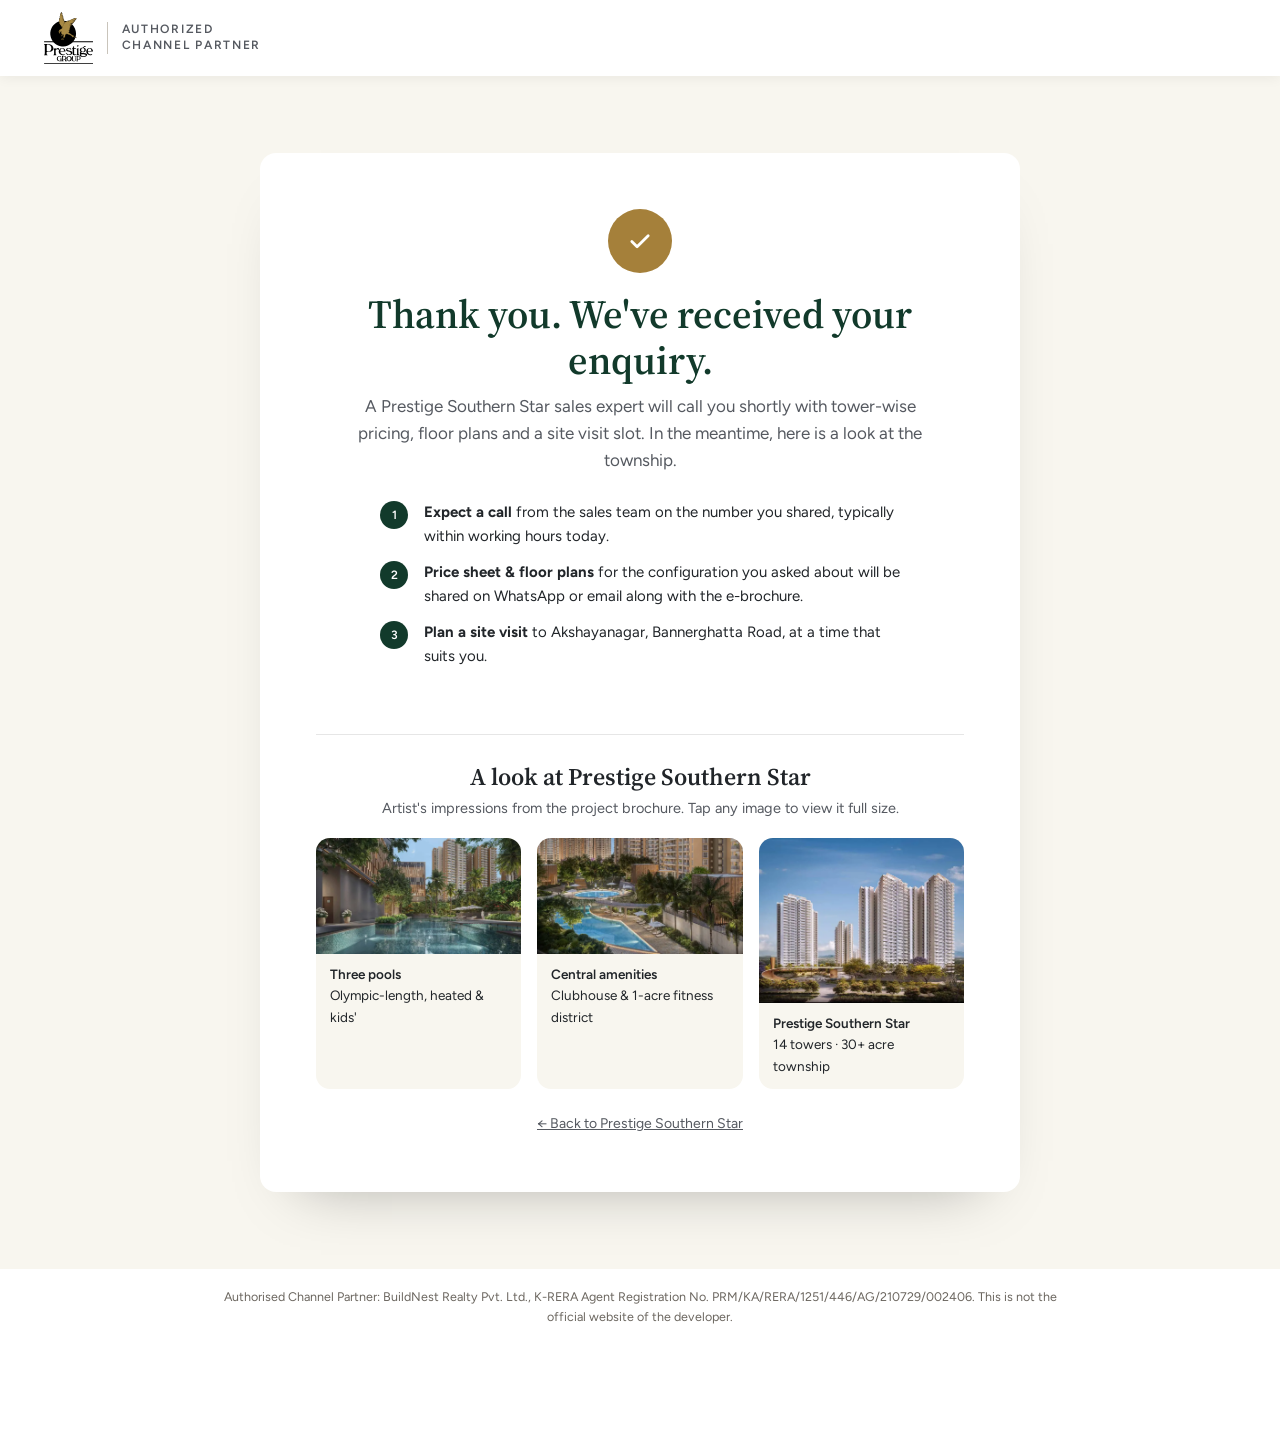
==== thank-you.html @ b4422563 "Add files via upload" ====
<!DOCTYPE html>
<html lang="en-IN">
<head>
<meta charset="utf-8">
<meta name="viewport" content="width=device-width, initial-scale=1, viewport-fit=cover">
<title>Thank You | Prestige Southern Star</title>
<meta name="robots" content="noindex, nofollow">
<meta name="description" content="Thanks for your enquiry about Prestige Southern Star, Bannerghatta Road. The sales team will call you shortly with the price sheet and floor plans.">
<link rel="icon" type="image/png" sizes="32x32" href="assets/img/favicon-32x32.png">
<link rel="apple-touch-icon" sizes="180x180" href="assets/img/apple-touch-icon.png">
<link rel="preconnect" href="https://fonts.googleapis.com">
<link rel="preconnect" href="https://fonts.gstatic.com" crossorigin>
<link href="https://fonts.googleapis.com/css2?family=Source+Serif+4:ital,opsz,wght@0,8..60,400;0,8..60,600;1,8..60,300;1,8..60,400&family=Figtree:wght@300;400;500;600&display=swap" rel="stylesheet">
<link rel="stylesheet" href="assets/css/styles.css">
<script src="assets/js/config.js"></script>
<script>
  window.dataLayer = window.dataLayer || [];
  // Fire the conversion event only once per real enquiry: the form leaves a one-time lead_id in this tab.
  // A refresh, a bookmark or a direct visit gets "thank_you_revisit" instead, so it can't count as a second lead.
  (function () {
    var id = null;
    try { id = sessionStorage.getItem("psw_ty"); sessionStorage.removeItem("psw_ty"); } catch (e) {}
    window.dataLayer.push(id
      ? { event: "lead_thank_you", project: "Prestige Southern Star", lead_id: id }
      : { event: "thank_you_revisit", project: "Prestige Southern Star" });
  })();
  (function (id) {
    if (!id) return;
    (function(w,d,s,l,i){w[l]=w[l]||[];w[l].push({'gtm.start':new Date().getTime(),event:'gtm.js'});var f=d.getElementsByTagName(s)[0],j=d.createElement(s),dl=l!='dataLayer'?'&l='+l:'';j.async=true;j.src='https://www.googletagmanager.com/gtm.js?id='+i+dl;f.parentNode.insertBefore(j,f);})(window,document,'script','dataLayer',id);
  })(window.SS_CONFIG && window.SS_CONFIG.gtmId);
</script>
</head>
<body>
<svg class="sprite" width="0" height="0" aria-hidden="true" focusable="false">
  <symbol id="i-phone" viewBox="0 0 24 24"><path fill="currentColor" d="M6.6 10.8a15.1 15.1 0 0 0 6.6 6.6l2.2-2.2c.3-.3.7-.4 1-.2 1.1.4 2.3.6 3.6.6.6 0 1 .4 1 1V20c0 .6-.4 1-1 1A17 17 0 0 1 3 4c0-.6.4-1 1-1h3.5c.6 0 1 .4 1 1 0 1.3.2 2.5.6 3.6.1.3 0 .7-.2 1z"/></symbol>
  <symbol id="i-wa" viewBox="0 0 24 24"><path fill="currentColor" d="M12 2a10 10 0 0 0-8.6 15.1L2 22l5-1.3A10 10 0 1 0 12 2zm0 18.2c-1.6 0-3.1-.4-4.4-1.2l-.3-.2-3 .8.8-2.9-.2-.3A8.2 8.2 0 1 1 12 20.2zm4.5-6.1c-.2-.1-1.5-.7-1.7-.8-.2-.1-.4-.1-.6.1l-.8 1c-.1.2-.3.2-.5.1a6.7 6.7 0 0 1-3.3-2.9c-.3-.4.2-.4.7-1.4.1-.2 0-.3 0-.5l-.8-1.8c-.2-.5-.4-.4-.6-.4h-.5c-.2 0-.5.1-.7.3-.2.3-.9.9-.9 2.2s.9 2.5 1 2.7c.1.2 1.8 2.8 4.4 3.9 1.6.7 2.3.8 3.1.6.5-.1 1.5-.6 1.7-1.2.2-.6.2-1.1.2-1.2-.1-.1-.3-.2-.5-.3z"/></symbol>
  <symbol id="i-close" viewBox="0 0 24 24"><path d="M6 6l12 12M18 6L6 18" stroke="currentColor" stroke-width="1.8" stroke-linecap="round"/></symbol>
</svg>

<header class="site-header" id="top">
  <div class="wrap header-inner">
    <a class="brand brand-lockup" href="index.html" aria-label="Prestige Group, authorised channel partner, back to the Prestige Southern Star page">
      <img class="brand-logo" src="assets/img/prestige-logo.svg" width="48" height="51" alt="Prestige Group">
      <span class="brand-sep" aria-hidden="true"></span>
      <span class="brand-cp">Authorized<br>Channel Partner</span>
    </a>
  </div>
</header>

<main class="ty">
  <div class="wrap">
    <section class="ty-card" aria-labelledby="ty-title">
      <div class="ty-tick" aria-hidden="true"><svg viewBox="0 0 24 24" width="28" height="28"><path fill="none" stroke="currentColor" stroke-width="2.4" stroke-linecap="round" stroke-linejoin="round" d="M5 12.5l4.5 4.5L19 7.5"/></svg></div>
      <h1 id="ty-title" class="display">Thank you. We've received your enquiry.</h1>
      <p class="ty-lede">A Prestige Southern Star sales expert will call you shortly with tower-wise pricing, floor plans and a site visit slot. In the meantime, here is a look at the township.</p>
      <ol class="ty-steps">
        <li><span class="no">1</span><span><strong>Expect a call</strong> from the sales team on the number you shared, typically within working hours today.</span></li>
        <li><span class="no">2</span><span><strong>Price sheet &amp; floor plans</strong> for the configuration you asked about will be shared on WhatsApp or email along with the e-brochure.</span></li>
        <li><span class="no">3</span><span><strong>Plan a site visit</strong> to Akshayanagar, Bannerghatta Road, at a time that suits you.</span></li>
      </ol>
      <div class="ty-actions">
        <a class="btn js-phone" href="#" hidden><svg aria-hidden="true" width="16" height="16"><use href="#i-phone"/></svg>&nbsp;Call Sales Now</a>
        <a class="btn-outline js-whatsapp" href="#" target="_blank" rel="noopener" hidden><svg aria-hidden="true" width="16" height="16"><use href="#i-wa"/></svg>&nbsp;Chat on WhatsApp</a>
      </div>

      <div class="ty-plans">
        <h2>A look at Prestige Southern Star</h2>
        <p>Artist's impressions from the project brochure. Tap any image to view it full size.</p>
        <div class="ty-grid">
          <figure><button class="js-lightbox" type="button" data-full="assets/img/g-pool.webp" data-caption="Swimming pool view · Artist's impression"><img src="assets/img/g-pool-900.webp" width="900" height="507" alt="Swimming pool view, artist's impression" loading="lazy" decoding="async"></button><figcaption><strong>Three pools</strong>Olympic-length, heated &amp; kids'</figcaption></figure>
          <figure><button class="js-lightbox" type="button" data-full="assets/img/g-central.webp" data-caption="Central amenities view · Artist's impression"><img src="assets/img/g-central-900.webp" width="900" height="507" alt="Central amenities view, artist's impression" loading="lazy" decoding="async"></button><figcaption><strong>Central amenities</strong>Clubhouse &amp; 1-acre fitness district</figcaption></figure>
          <figure><button class="js-lightbox" type="button" data-full="assets/img/g-entrance.webp" data-caption="Entrance view · Artist's impression"><img src="assets/img/g-entrance-900.webp" width="900" height="507" alt="Entrance view, artist's impression" loading="lazy" decoding="async"></button><figcaption><strong>Prestige Southern Star</strong>14 towers · 30+ acre township</figcaption></figure>
        </div>
      </div>
      <a class="ty-back" href="index.html">← Back to Prestige Southern Star</a>
    </section>
  </div>
</main>
<p class="ty-cp" style="max-width:900px;margin:0 auto;padding:18px max(16px,env(safe-area-inset-right,0px)) 28px max(16px,env(safe-area-inset-left,0px));font-size:12.5px;line-height:1.6;color:#6b665f;text-align:center">Authorised Channel Partner: BuildNest Realty Pvt. Ltd., K-RERA Agent Registration No. PRM/KA/RERA/1251/446/AG/210729/002406. This is not the official website of the developer.</p>

<dialog class="lightbox" id="lightbox" aria-label="Image viewer">
  <button class="modal-close" type="button" aria-label="Close" data-close><svg aria-hidden="true" width="18" height="18"><use href="#i-close"/></svg></button>
  <button class="lb-nav lb-prev" type="button" aria-label="Previous image">&#8249;</button>
  <figure><img src="" alt=""><figcaption></figcaption></figure>
  <button class="lb-nav lb-next" type="button" aria-label="Next image">&#8250;</button>
</dialog>

<script>
(function () {
  var CFG = window.SS_CONFIG || {};
  if (CFG.phoneE164) document.querySelectorAll(".js-phone").forEach(function (a) { a.href = "tel:" + CFG.phoneE164; a.hidden = false; });
  if (CFG.phoneDisplay) document.querySelectorAll(".js-phone-text").forEach(function (s) { s.textContent = String(CFG.phoneDisplay).replace(/ /g, " "); });
  if (CFG.whatsappNumber) {
    var href = "https://wa.me/" + String(CFG.whatsappNumber).replace(/\D/g, "") + "?text=" + encodeURIComponent(CFG.whatsappMessage || "");
    document.querySelectorAll(".js-whatsapp").forEach(function (a) { a.href = href; a.hidden = false; });
  }
  var lb = document.getElementById("lightbox"), img = lb.querySelector("img"), cap = lb.querySelector("figcaption");
  var items = Array.prototype.slice.call(document.querySelectorAll(".js-lightbox")), i = 0;
  function show(n) { i = (n + items.length) % items.length; img.src = items[i].getAttribute("data-full"); cap.textContent = img.alt = items[i].getAttribute("data-caption") || ""; }
  items.forEach(function (el, n) { el.addEventListener("click", function () { show(n); if (lb.showModal) lb.showModal(); else window.open(el.getAttribute("data-full"), "_blank"); }); });
  lb.querySelector(".lb-prev").addEventListener("click", function () { show(i - 1); });
  lb.querySelector(".lb-next").addEventListener("click", function () { show(i + 1); });
  lb.addEventListener("click", function (e) { if (e.target === lb || e.target.closest("[data-close]")) lb.close(); });
  lb.addEventListener("keydown", function (e) { if (e.key === "ArrowRight") show(i + 1); if (e.key === "ArrowLeft") show(i - 1); });
})();
</script>
</body>
</html>
---- assets/css/styles.css ----
/* Prestige Southern Star (Akshayanagar, Bannerghatta Road) — landing page styles, on the Niwa & Neo template.
   Brand block at the end of this file applies the brochure palette (forest green + gold).
   Accent changed from terracotta to Prestige bronze-gold. Original template notes: */
/* Assetz Niwa & Neo — landing page styles.
   Format, fonts and colours follow the Sobha Sanctuary (dubai-sales-team.com) template:
   serif display headings (Chronicle Display → Source Serif 4), grotesque body (Ringside → Figtree),
   text #212529, grey #999, beige accent #c7a386, navy badge #064a69, dark pill buttons #222, #f9f9f9 bands. */
:root {
  --ink: #212529;
  --grey: #999999;
  --grey-2: #555960;
  --beige: #9a7440;            /* Prestige bronze-gold accent */
  --beige-soft: rgba(154, 116, 64, .30);
  --beige-faint: rgba(154, 116, 64, .16);
  --navy: #1f3a33;
  --dark: #222222;
  --band: #f9f9f9;
  --band-2: #f8f7f7;
  --white: #ffffff;
  --line: #e6e6e6;
  --serif: "Source Serif 4", "Chronicle Display", Georgia, "Times New Roman", serif;
  --sans: "Figtree", "Ringside", system-ui, -apple-system, "Segoe UI", sans-serif;
  --wrap: 1296px;
  --gutter: clamp(16px, 4vw, 44px);
  --header-h: 76px;
  --radius: 14px;
  --pill: 50px;
  color-scheme: light;
}
*, *::before, *::after { box-sizing: border-box; }
[hidden] { display: none !important; }
html { scroll-behavior: smooth; scroll-padding-top: calc(var(--header-h) + 12px); -webkit-text-size-adjust: 100%; font-synthesis-weight: none; }
body { margin: 0; font-family: var(--sans); font-weight: 400; font-size: 16px; line-height: 1.6; color: var(--ink); background: var(--white); overflow-x: hidden; }
img { max-width: 100%; height: auto; display: block; }
a { color: inherit; }
button { font: inherit; color: inherit; cursor: pointer; }
h1, h2, h3 { margin: 0; font-weight: 500; line-height: 1.15; }
p { margin: 0 0 1em; }
.sprite { position: absolute; width: 0; height: 0; overflow: hidden; }
.sr-only { position: absolute; width: 1px; height: 1px; overflow: hidden; clip: rect(0 0 0 0); }
.skip { position: absolute; left: -999px; top: 8px; background: var(--white); padding: 8px 14px; z-index: 100; }
.skip:focus { left: 8px; }
a:focus-visible, button:focus-visible, [tabindex]:focus-visible { outline: 2px solid var(--beige); outline-offset: 3px; }
.wrap { width: 100%; max-width: var(--wrap); margin: 0 auto; padding: 0 var(--gutter); }
.center { text-align: center; }
.section { padding: clamp(48px, 6vw, 80px) 0; }
.display { font-family: var(--serif); font-weight: 600; font-size: clamp(32px, 3.4vw, 40px); line-height: 1.15; color: var(--ink); margin-bottom: clamp(26px, 3.5vw, 40px); }
.fineprint { font-size: 12.5px; color: var(--grey); margin-top: 18px; line-height: 1.6; }

/* ---------- buttons (Sobha: dark pill, 12px, letter-spaced caps; outline pill 14px) ---------- */
.btn { white-space: nowrap; display: inline-flex; align-items: center; justify-content: center; gap: 8px; min-height: 42px; padding: 0 22px; border: 1px solid var(--dark); border-radius: var(--pill); background: var(--dark); color: #fff; font-size: 12px; font-weight: 500; letter-spacing: 1px; text-transform: uppercase; text-decoration: none; transition: background-color .2s, transform .2s, box-shadow .2s; }
.btn:hover { background: #000; transform: translateY(-1px); box-shadow: 0 10px 20px -12px rgba(0,0,0,.5); }
.btn[disabled] { opacity: .65; cursor: progress; }
.btn-outline { display: inline-flex; align-items: center; justify-content: center; min-height: 46px; padding: 0 26px; border: 1px solid #000; border-radius: var(--pill); background: transparent; color: #000; font-size: 14px; font-weight: 400; letter-spacing: 1px; text-transform: uppercase; transition: background-color .2s, color .2s; }
.btn-outline:hover { background: var(--dark); color: #fff; border-color: var(--dark); }

/* ---------- header (white, logo left, phone pill right) ---------- */
.site-header { position: sticky; top: 0; z-index: 40; background: var(--white); box-shadow: 0 2px 12px rgba(0,0,0,.06); }
.header-inner { height: var(--header-h); display: flex; align-items: center; justify-content: space-between; gap: 16px; }
.brand { display: inline-flex; align-items: center; min-height: 44px; }
.brand img { height: 38px; width: auto; max-width: none; }
.phone-pill { display: inline-flex; align-items: center; gap: 10px; min-height: 44px; padding: 0 18px; border: 1px solid var(--ink); border-radius: var(--pill); font-size: 16px; font-weight: 500; text-decoration: none; letter-spacing: .01em; transition: background-color .2s, color .2s; }
.phone-pill:hover { background: var(--dark); color: #fff; border-color: var(--dark); }
.flag { display: inline-flex; flex-direction: column; width: 22px; height: 15px; border-radius: 2px; overflow: hidden; box-shadow: 0 0 0 1px rgba(0,0,0,.08); }
.flag i { flex: 1; display: block; }
.flag i:nth-child(1) { background: #ff9933; } .flag i:nth-child(2) { background: #fff; } .flag i:nth-child(3) { background: #138808; }
@media (max-width: 480px) { .brand img { height: 30px; } .phone-pill { font-size: 14px; padding: 0 12px; } }

/* ---------- banner ---------- */
.banner { background: var(--dark); }
.banner > img { width: 100%; height: clamp(260px, 56vw, 720px); object-fit: cover; object-position: 50% 42%; }

/* ---------- intro + key facts ---------- */
.intro-band { background: var(--white); padding: clamp(32px, 4.5vw, 56px) 0 clamp(28px, 4vw, 48px); border-bottom: 1px solid var(--line); }
.intro-top { display: grid; gap: 22px; align-items: center; justify-items: center; text-align: center; }
.intro-logo img { width: 190px; height: auto; }
.intro-text h1 { font-family: var(--sans); font-weight: 500; font-size: clamp(22px, 2.2vw, 26px); line-height: 1.3; color: var(--ink); }
.intro-text h1 em { font-family: var(--serif); font-style: italic; font-weight: 300; font-size: 1.08em; color: var(--ink); }
.intro-price { margin: 12px 0 0; font-size: clamp(15px, 1.4vw, 18px); font-weight: 500; color: var(--beige); }
.intro-price i { font-style: normal; margin: 0 8px; color: #dccaa8; }
@media (min-width: 900px) {
  .intro-top { grid-template-columns: auto auto 1fr; gap: 0; text-align: left; justify-items: stretch; }
  .intro-top::before { content: ""; grid-column: 2; grid-row: 1; width: 1px; height: 110px; background: var(--line); margin: 0 48px; }
  .intro-logo { grid-column: 1; grid-row: 1; justify-self: center; }
  .intro-text { grid-column: 3; grid-row: 1; }
}
.kf-grid { list-style: none; margin: clamp(28px, 4vw, 44px) 0 0; padding: 0; display: grid; grid-template-columns: repeat(2, minmax(0, 1fr)); gap: 22px 16px; }
.kf-grid li { display: flex; align-items: center; gap: 12px; min-width: 0; }
.kf-grid svg { flex: 0 0 auto; width: 36px; height: 36px; color: var(--grey-2); }
.kf-grid strong { display: block; font-weight: 500; font-size: 16px; line-height: 1.25; color: var(--beige); }
.kf-grid span { display: block; margin-top: 2px; font-size: 13.5px; color: var(--ink); }
@media (min-width: 900px) {
  .kf-grid { grid-template-columns: repeat(4, 1fr); gap: 26px 28px; }
  .kf-grid svg { width: 44px; height: 44px; }
  .kf-grid strong { font-size: 20px; }
  .kf-grid span { font-size: 15px; }
}

/* ---------- highlights (beige gradient pills, radius 28px) ---------- */
.highlights { background: var(--band); }
.hl-grid { list-style: none; margin: 0; padding: 0; display: grid; grid-template-columns: 1fr; gap: 16px; }
.hl-grid li { display: flex; align-items: center; gap: 18px; min-height: 90px; padding: 18px 24px; border-radius: 28px; background: linear-gradient(90deg, var(--beige-soft) 0%, var(--beige-faint) 41%, rgba(185,104,78,0) 100%); }
.hl-grid svg { flex: 0 0 auto; width: 50px; height: 50px; color: var(--beige); }
.hl-grid p { margin: 0; font-size: 16px; line-height: 1.35; color: var(--ink); }
.hl-grid strong { font-weight: 600; }
.hl-grid em { font-family: var(--serif); font-style: italic; font-weight: 400; font-size: 1.04em; }
@media (min-width: 700px) { .hl-grid { grid-template-columns: repeat(2, 1fr); gap: 20px 24px; } }
@media (min-width: 1100px) { .hl-grid { grid-template-columns: repeat(3, 1fr); gap: 22px 32px; } }

/* ---------- unit cards ---------- */
.units { background: var(--white); }
.unit-grid { display: grid; grid-template-columns: 1fr; gap: 24px; }
.unit-card { background: var(--band); border-radius: var(--radius); overflow: hidden; display: flex; flex-direction: column; }
.unit-media { position: relative; aspect-ratio: 4 / 3; background: var(--dark); }
.unit-media img { width: 100%; height: 100%; object-fit: cover; }
.unit-media::after { content: ""; position: absolute; inset: 0; background: linear-gradient(0deg, rgba(0,0,0,.72) 0%, rgba(0,0,0,.1) 55%, transparent 100%); }
.unit-badge { position: absolute; top: 14px; right: 14px; z-index: 1; background: var(--navy); color: #fff; font-size: 12px; font-weight: 500; letter-spacing: .04em; text-transform: uppercase; padding: 7px 14px; border-radius: var(--pill); }
.unit-title { position: absolute; left: 0; right: 0; bottom: 0; z-index: 1; padding: 16px 18px; color: #fff; }
.unit-title h3 { font-family: var(--serif); font-weight: 600; font-size: 20px; letter-spacing: .02em; text-transform: uppercase; }
.unit-title p { margin: 4px 0 0; font-size: 15px; font-weight: 500; }
.unit-facts { list-style: none; margin: 0; padding: 18px 18px 8px; display: grid; gap: 12px; }
.unit-facts li { display: flex; align-items: center; gap: 10px; font-size: 15px; color: var(--ink); }
.unit-facts svg { flex: 0 0 auto; color: var(--ink); }
.unit-card .btn { margin: 10px 18px 20px; align-self: flex-start; }
@media (min-width: 700px) { .unit-grid { grid-template-columns: repeat(2, 1fr); } }
@media (min-width: 1000px) { .unit-grid { grid-template-columns: repeat(3, 1fr); } }

/* ---------- gallery (3 x 2 rounded grid) ---------- */
.gallery-sec { background: var(--band); }
.g-grid { display: grid; grid-template-columns: 1fr; gap: 20px; }
.g-grid button { display: block; width: 100%; padding: 0; border: 0; border-radius: var(--radius); overflow: hidden; background: var(--dark); cursor: zoom-in; }
.g-grid img { width: 100%; aspect-ratio: 4 / 3; object-fit: cover; transition: transform .7s ease; }
.g-grid button:hover img { transform: scale(1.04); }
@media (min-width: 700px) { .g-grid { grid-template-columns: repeat(2, 1fr); } }
@media (min-width: 1000px) { .g-grid { grid-template-columns: repeat(3, 1fr); gap: 24px; } }

/* ---------- amenities (tab pills left, image right) ---------- */
.amenities { background: var(--white); }
.am-split { display: grid; gap: 28px; align-items: start; }
.am-tabs { list-style: none; margin: 0; padding: 0; display: grid; gap: 16px; }
.am-tab { display: flex; align-items: center; gap: 14px; width: 100%; min-height: 72px; padding: 0 22px; border: 1px solid var(--line); border-radius: var(--pill); background: var(--white); text-align: left; font-size: 16px; font-weight: 500; color: var(--ink); box-shadow: 0 6px 16px -12px rgba(0,0,0,.25); transition: background .25s, border-color .25s; }
.am-tab:hover { border-color: var(--beige); }
.am-tab.is-active { border-color: transparent; background: linear-gradient(90deg, var(--beige-soft) 0%, var(--beige-faint) 50%, rgba(185,104,78,0) 100%), var(--white); }
.am-ic { flex: 0 0 auto; width: 40px; height: 40px; display: grid; place-items: center; color: var(--beige); }
.am-panels { position: relative; }
.am-panel { margin: 0; }
.am-panel img { width: 100%; aspect-ratio: 4 / 3; object-fit: cover; border-radius: var(--radius); }
.am-panel figcaption { margin-top: 12px; font-size: 14.5px; color: var(--grey-2); }
@media (min-width: 900px) { .am-split { grid-template-columns: 1fr 1.25fr; gap: 40px; } .am-panel img { aspect-ratio: 4 / 3.2; } }

/* ---------- floor plans & price list ---------- */
.pricing { background: var(--band); }
.fp-grid { display: grid; grid-template-columns: 1fr; gap: 32px; }
.fp-card { min-width: 0; display: flex; flex-direction: column; }
.fp-img { position: relative; display: block; width: 100%; aspect-ratio: 16 / 9.5; padding: 0; border: 0; border-radius: var(--radius); background: #f5ece8; overflow: hidden; cursor: pointer; }
.fp-img img { width: 100%; height: 100%; object-fit: cover; object-position: 50% 40%; filter: blur(5px); opacity: .85; transform: scale(1.1); transition: filter .4s; }
.fp-img:hover img { filter: blur(3px); }
.fp-pill { position: absolute; left: 50%; top: 50%; transform: translate(-50%, -50%); background: var(--beige); color: #fff; padding: 12px 26px; border-radius: var(--pill); font-size: 14px; font-weight: 400; letter-spacing: .14em; text-transform: uppercase; white-space: nowrap; }
.fp-info { margin: 22px 0 18px; padding: 0 4px; }
.fp-info div { margin-bottom: 12px; }
.fp-info dt { font-size: 14px; letter-spacing: .04em; text-transform: uppercase; color: var(--ink); }
.fp-info dd { margin: 3px 0 0; font-size: 15px; font-weight: 600; letter-spacing: .02em; text-transform: uppercase; color: var(--ink); }
.fp-card .btn-outline { margin-top: auto; width: 100%; }
@media (min-width: 700px) { .fp-grid { grid-template-columns: repeat(2, 1fr); gap: 36px 28px; } }
@media (min-width: 1000px) { .fp-grid { grid-template-columns: repeat(3, 1fr); gap: 32px; } }

/* ---------- about developer ---------- */
.about { background: var(--white); }
.about-grid { display: grid; gap: 28px; align-items: center; }
.about-logo img { width: 220px; height: auto; }
.about-logo p { margin: 16px 0 0; font-size: 14px; color: var(--grey-2); }
.about-logo strong { color: var(--ink); font-weight: 600; }
.about-text p { font-size: 16px; color: var(--grey-2); line-height: 1.7; }
.about-text p:last-child { margin-bottom: 0; }
@media (min-width: 900px) { .about-grid { grid-template-columns: 280px 1fr; gap: 56px; } }

/* ---------- enquiry section ---------- */
.contact { background: var(--white); border-top: 1px solid var(--line); }
.contact-grid { display: grid; gap: 32px; }
.eyebrow { margin: 0 0 6px; font-size: 16px; letter-spacing: .14em; text-transform: uppercase; color: var(--grey-2); }
.contact .display { margin-bottom: 14px; }
.contact-sub { color: var(--grey-2); max-width: 44ch; }
.form-label { margin: 0 0 20px; padding-bottom: 10px; font-size: 14px; font-weight: 600; letter-spacing: .08em; text-transform: uppercase; color: var(--ink); border-bottom: 1px solid var(--line); position: relative; }
.form-label::after { content: ""; position: absolute; left: 0; bottom: -1px; width: 110px; height: 2px; background: var(--beige); }
@media (min-width: 900px) { .contact-grid { grid-template-columns: 1fr 1.1fr; gap: 64px; align-items: start; } }

/* ---------- footer ---------- */
.site-footer { background: var(--band-2); color: var(--grey-2); padding: 28px 0 calc(96px + env(safe-area-inset-bottom)); font-size: 13px; border-top: 1px solid var(--line); }
.foot-grid { display: grid; gap: 18px; align-items: start; }
.foot-mark { width: 84px; height: auto; }
.foot-partner { margin: 0 0 8px; font-size: 13.5px; color: var(--ink); }
.disclaimer { margin: 0; font-size: 12.5px; line-height: 1.6; color: var(--grey-2); }
.disclaimer strong { color: var(--ink); font-weight: 600; }
.disclaimer a { color: var(--ink); }
.foot-links { display: flex; gap: 14px; font-size: 13.5px; }
.foot-links a { color: var(--ink); text-decoration: none; }
.foot-links a:hover { text-decoration: underline; }
@media (min-width: 900px) { .foot-grid { grid-template-columns: 100px 1fr auto; gap: 24px; } .site-footer { padding-bottom: 28px; } }

/* ---------- side tab, WhatsApp float, sticky bar ---------- */
.side-tab { display: none; position: fixed; right: 0; top: 40%; z-index: 44; width: 48px; height: 160px; padding: 0; border: 0; border-radius: 10px 0 0 10px; background: var(--dark); color: #fff; transition: background-color .2s; }
.side-tab span { display: block; transform: rotate(-90deg); white-space: nowrap; font-size: 12px; font-weight: 500; letter-spacing: 2px; text-transform: uppercase; }
.side-tab:hover { background: #000; }
@media (min-width: 900px) { .side-tab { display: grid; place-items: center; } }
.wa-float { position: fixed; left: 20px; bottom: 92px; z-index: 44; width: 52px; height: 52px; border-radius: 50%; display: grid; place-items: center; background: #25d366; color: #fff; box-shadow: 0 10px 24px -8px rgba(0,0,0,.5); }
@media (min-width: 900px) { .wa-float { bottom: 28px; left: 24px; } }
.action-bar { position: fixed; z-index: 45; left: 0; right: 0; bottom: 0; display: flex; gap: 8px; padding: 10px 12px calc(10px + env(safe-area-inset-bottom)); background: rgba(34,34,34,.97); transform: translateY(110%); transition: transform .25s ease; }
.action-bar.is-visible { transform: none; }
.action-bar > * { flex: 1 1 0; min-height: 46px; display: inline-flex; align-items: center; justify-content: center; gap: 6px; border-radius: var(--pill); font-weight: 500; font-size: 13px; letter-spacing: 1px; text-transform: uppercase; text-decoration: none; }
.action-bar a { color: #fff; border: 1px solid rgba(255,255,255,.4); }
.action-bar .mb-wa { color: #fff; background: #25d366; border-color: #25d366; }
.action-bar button { flex-grow: 1.4; border: 0; background: #fff; color: var(--dark); }
@media (min-width: 900px) { .action-bar { display: none; } }

/* ---------- forms (Sobha: light bordered fields, placeholder labels, outline Submit pill) ---------- */
.form-title { font-family: var(--serif); font-weight: 600; font-size: 28px; line-height: 1.15; margin-bottom: 6px; }
.form-lede { font-size: 14px; color: var(--grey-2); margin-bottom: 18px; }
.lead-form { display: grid; gap: 14px; }
.field { margin: 0; padding: 0; border: 0; min-width: 0; }
.field legend { display: block; font-size: 13px; font-weight: 500; margin-bottom: 8px; color: var(--ink); padding: 0; }
.opt { font-weight: 400; color: var(--grey); }
.lead-form input[type=text], .lead-form input[type=tel], .lead-form input[type=email], .lead-form select { width: 100%; height: 52px; padding: 0 16px; border: 1px solid #d9d9d9; border-radius: 6px; background: #fff; font: inherit; font-size: 15px; color: var(--ink); }
.lead-form input::placeholder { color: #8a8a8a; }
.lead-form input:focus, .lead-form select:focus { outline: none; border-color: var(--beige); box-shadow: 0 0 0 3px rgba(185,104,78,.25); }
.lead-form input[aria-invalid="true"] { border-color: #b3261e; }
.phone-row { display: grid; grid-template-columns: 92px 1fr; gap: 8px; }
.phone-row select { padding: 0 10px; }
.chips { display: flex; flex-wrap: wrap; gap: 8px; }
.chips legend { width: 100%; }
.chips label { position: relative; margin: 0; }
.chips input { position: absolute; opacity: 0; inset: 0; margin: 0; cursor: pointer; }
.chips label span { display: inline-flex; align-items: center; min-height: 42px; padding: 0 16px; border: 1px solid #d9d9d9; border-radius: var(--pill); font-size: 13.5px; background: #fff; transition: background-color .15s, border-color .15s, color .15s; }
.chips label input:checked + span { background: var(--dark); color: #fff; border-color: var(--dark); }
.chips input:focus-visible + span { outline: 2px solid var(--beige); outline-offset: 2px; }
.consent { display: grid; grid-template-columns: 20px 1fr; gap: 10px; align-items: center; font-size: 12.5px; color: var(--grey-2); line-height: 1.5; min-height: 44px; }
.consent input { width: 18px; height: 18px; margin: 0; accent-color: var(--dark); }
.err { margin: 4px 0 0; font-size: 12.5px; color: #b3261e; }
.err:empty { display: none; }
.form-status { margin: 0; font-size: 13.5px; }
.form-status:empty { display: none; }
.form-status.is-error { color: #8c1d18; background: #fbeceb; padding: 10px 12px; border-radius: 6px; }
.form-status a { font-weight: 600; }
.hp { position: absolute !important; left: -9999px; width: 1px; height: 1px; overflow: hidden; }
.btn-submit { justify-self: start; min-width: 140px; }
.form-success { text-align: left; padding: 6px 0; }
.form-success h4 { font-family: var(--serif); font-size: 24px; font-weight: 600; margin: 0 0 8px; }
.form-success p { font-size: 14px; color: var(--grey-2); }
.form-success .tick { width: 44px; height: 44px; border-radius: 50%; background: var(--beige); display: grid; place-items: center; margin-bottom: 14px; color: #fff; }
.form-success .btn-dark { display: inline-flex; align-items: center; min-height: 42px; padding: 0 22px; border-radius: var(--pill); background: var(--dark); color: #fff; border: 0; font-size: 12px; letter-spacing: 1px; text-transform: uppercase; }

/* ---------- modal + lightbox ---------- */
dialog { border: 0; padding: 0; }
dialog::backdrop { background: rgba(0, 0, 0, .7); }
.modal { width: min(480px, calc(100% - 24px)); max-height: calc(100svh - 24px); border-radius: 14px; background: var(--white); color: var(--ink); overflow: auto; box-shadow: 0 40px 100px -30px rgba(0,0,0,.6); }
.modal[open] { animation: pop .3s ease; }
@keyframes pop { from { opacity: 0; transform: translateY(12px) scale(.98); } to { opacity: 1; transform: none; } }
.modal-inner { padding: 30px 26px 24px; }
.modal-logo { width: 120px; height: auto; margin: 0 auto 18px; }
.modal-inner .form-title, .modal-inner .form-lede { text-align: center; }
.assure { display: flex; align-items: center; justify-content: center; gap: 6px; margin: 14px 0 0; font-size: 12px; color: var(--grey); }
.modal .btn-submit { justify-self: stretch; width: 100%; background: var(--dark); color: #fff; border-color: var(--dark); font-size: 13px; }
.modal-close { position: absolute; top: 10px; right: 10px; width: 40px; height: 40px; border: 0; border-radius: 50%; background: rgba(0,0,0,.06); color: var(--ink); display: grid; place-items: center; z-index: 3; }
.modal-close:hover { background: rgba(0,0,0,.12); }
.lightbox { width: 100vw; height: 100svh; max-width: none; max-height: none; background: rgba(15, 15, 15, .96); color: #fff; }
.lightbox[open] { display: grid; place-items: center; }
.lightbox figure { margin: 0; max-width: min(1400px, 94vw); }
.lightbox img { max-height: 82svh; width: auto; margin: 0 auto; background: #fff; }
.lightbox figcaption { color: #cfc8c1; text-align: center; margin-top: 10px; font-size: 14px; }
.lightbox .modal-close { background: rgba(255,255,255,.12); color: #fff; }
.lb-nav { position: absolute; top: 50%; transform: translateY(-50%); width: 48px; height: 64px; background: rgba(255,255,255,.08); border: 0; color: #fff; font-size: 36px; }
.lb-prev { left: 8px; }
.lb-next { right: 8px; }
.noscript { position: fixed; bottom: 0; left: 0; right: 0; background: #f6e6df; padding: 12px; text-align: center; margin: 0; z-index: 99; }
section[id] { scroll-margin-top: calc(var(--header-h) + 8px); }
html:not(.ss-editing) [data-edit]:empty { display: none; }
.review-mode [data-review] { outline: 2px dashed #d97706; outline-offset: 4px; }
@media (prefers-reduced-motion: reduce) { html { scroll-behavior: auto; } *, *::before, *::after { transition: none !important; animation: none !important; } }
.unit-media { overflow: hidden; }
.unit-media img { position: absolute; inset: 0; }
.unit-media img[height="3845"] { object-position: 50% 70%; }
#am-relax img { object-position: 50% 78%; }
/* Section order: Highlights (grey) → Floor plans (white) → Gallery (grey) → Amenities (white) → Location */
.pricing { background: var(--white); }

/* ---------- location (assetzproperty.com/niwaandneo: category tabs + numbered map + landmark lists) ---------- */
.location { background: var(--band); color: var(--ink); }
.loc-intro { max-width: 760px; margin: -8px auto 30px; text-align: center; color: var(--grey-2); font-size: 16px; }
.loc-tabs { list-style: none; margin: 0 0 28px; padding: 0; display: grid; grid-template-columns: repeat(3, 1fr); gap: 10px; }
.loc-tab { width: 100%; min-height: 64px; display: flex; flex-direction: column; align-items: center; justify-content: center; gap: 6px; padding: 10px 8px; border: 1px solid var(--line); border-radius: var(--radius); background: var(--white); font-size: 13px; font-weight: 500; color: var(--ink); transition: background .25s, border-color .25s, color .25s; }
.loc-tab svg { color: var(--beige); }
.loc-tab:hover { border-color: var(--beige); }
.loc-tab.is-active { background: var(--dark); border-color: var(--dark); color: #fff; }
.loc-tab.is-active svg { color: #fff; }
.loc-split { display: grid; gap: 24px; align-items: start; }
.loc-map { margin: 0; }
.loc-map button { display: block; width: 100%; padding: 0; border: 1px solid var(--line); border-radius: var(--radius); background: #fff; overflow: hidden; cursor: zoom-in; }
.loc-map img { width: 100%; height: auto; }
.loc-panels { background: var(--white); border: 1px solid var(--line); border-radius: var(--radius); padding: 24px 22px; }
.loc-panel h3 { font-family: var(--serif); font-weight: 600; font-size: 24px; margin-bottom: 14px; }
.loc-items { list-style: none; margin: 0; padding: 0; }
.loc-items li { display: grid; grid-template-columns: 32px 1fr auto; align-items: center; gap: 12px; padding: 12px 0; border-top: 1px solid var(--line); font-size: 15px; }
.loc-no { width: 28px; height: 28px; border-radius: 50%; background: var(--beige); color: #fff; font-size: 12px; font-weight: 600; display: grid; place-items: center; }
.loc-name { color: var(--ink); }
.loc-time { color: var(--grey-2); white-space: nowrap; font-size: 14px; }
.location .fineprint { margin-top: 22px; }
@media (min-width: 700px) { .loc-tabs { grid-template-columns: repeat(6, 1fr); } .loc-tab { flex-direction: row; gap: 10px; min-height: 56px; font-size: 14px; } }
@media (min-width: 900px) { .loc-split { grid-template-columns: 1.15fr 1fr; gap: 32px; } .loc-panels { padding: 30px 28px; } }

/* ---------- conversion popup ---------- */
.modal { width: min(880px, calc(100% - 24px)); border-radius: 16px; overflow: hidden auto; }
.modal-grid { display: grid; grid-template-columns: 1fr; }
.modal-offer { position: relative; min-height: 190px; background: var(--dark); color: #fff; overflow: hidden; }
.modal-photo { position: absolute; inset: 0; width: 100%; height: 100%; object-fit: cover; object-position: 50% 20%; }
.modal-offer-inner { position: relative; z-index: 1; height: 100%; display: flex; flex-direction: column; justify-content: flex-end; padding: 22px 22px 20px; background: linear-gradient(180deg, rgba(10,10,10,.25) 0%, rgba(10,10,10,.6) 45%, rgba(10,10,10,.92) 100%); }
.modal-offer .modal-logo { width: 96px; margin: 0 0 12px; }
.modal-eyebrow { margin: 0 0 6px; font-size: 11px; letter-spacing: .16em; text-transform: uppercase; color: var(--beige); }
.modal-offer h3 { font-family: var(--serif); font-weight: 600; font-size: 22px; line-height: 1.2; margin-bottom: 12px; }
.modal-perks, .modal-trust { list-style: none; margin: 0; padding: 0; }
.modal-perks { display: none; gap: 8px; }
.modal-perks li { display: flex; align-items: center; gap: 10px; font-size: 14px; color: #eee8e1; }
.modal-perks svg { flex: 0 0 auto; color: var(--beige); }
.modal-trust { display: flex; gap: 18px; margin-top: 16px; padding-top: 14px; border-top: 1px solid rgba(255,255,255,.2); }
.modal-trust li { font-size: 11px; line-height: 1.3; color: #d9d4ce; }
.modal-trust strong { display: block; font-size: 16px; font-weight: 600; color: #fff; }
.modal-inner { padding: 24px 22px 20px; }
.modal-tag { margin: 0 0 6px; font-size: 11.5px; font-weight: 600; letter-spacing: .14em; text-transform: uppercase; color: var(--beige); }
.modal-inner .form-title, .modal-inner .form-lede { text-align: left; }
.modal-inner .form-title { font-size: 26px; }
.modal .btn-submit { min-height: 52px; font-size: 13px; }
.modal .assure { justify-content: flex-start; text-align: left; }
.modal .lead-form { gap: 12px; }
@media (min-width: 860px) {
  .modal-grid { grid-template-columns: 400px 1fr; min-height: 560px; }
  .modal-offer { min-height: 0; }
  .modal-offer-inner { padding: 30px 28px 26px; }
  .modal-perks { display: grid; }
  .modal-offer h3 { font-size: 26px; }
  .modal-inner { padding: 34px 32px 26px; display: flex; flex-direction: column; justify-content: center; }
  .modal-close { background: rgba(0,0,0,.06); }
}

/* ---------- thank-you page ---------- */
.ty { background: var(--band); min-height: calc(100vh - var(--header-h)); display: grid; place-items: start center; padding: clamp(40px, 6vw, 80px) 0; }
.ty-card { background: var(--white); border-radius: 16px; box-shadow: 0 30px 60px -40px rgba(0,0,0,.35); max-width: 760px; width: 100%; padding: clamp(28px, 5vw, 56px); text-align: center; }
.ty-tick { width: 64px; height: 64px; border-radius: 50%; background: var(--beige); color: #fff; display: grid; place-items: center; margin: 0 auto 18px; }
.ty-card .display { margin-bottom: 10px; }
.ty-lede { font-size: 17px; color: var(--grey-2); max-width: 52ch; margin: 0 auto 26px; }
.ty-steps { list-style: none; margin: 0 auto 30px; padding: 0; display: grid; gap: 12px; text-align: left; max-width: 520px; }
.ty-steps li { display: grid; grid-template-columns: 32px 1fr; gap: 12px; align-items: start; font-size: 15px; color: var(--ink); }
.ty-steps .no { width: 28px; height: 28px; border-radius: 50%; background: var(--dark); color: #fff; font-size: 12px; font-weight: 600; display: grid; place-items: center; margin-top: 1px; }
.ty-actions { display: flex; flex-wrap: wrap; justify-content: center; gap: 12px; margin-bottom: 8px; }
.ty-actions .btn, .ty-actions .btn-outline { min-height: 48px; }
.ty-plans { margin-top: 36px; padding-top: 28px; border-top: 1px solid var(--line); text-align: left; }
.ty-plans h2 { font-family: var(--serif); font-weight: 600; font-size: 24px; margin-bottom: 6px; text-align: center; }
.ty-plans > p { text-align: center; color: var(--grey-2); font-size: 14.5px; margin-bottom: 18px; }
.ty-grid { display: grid; grid-template-columns: 1fr; gap: 16px; }
.ty-grid figure { margin: 0; background: var(--band); border-radius: var(--radius); overflow: hidden; }
.ty-grid button { display: block; width: 100%; padding: 0; border: 0; background: #fff; cursor: zoom-in; }
.ty-grid figcaption { padding: 10px 14px 12px; font-size: 13.5px; color: var(--ink); }
.ty-grid figcaption strong { display: block; font-weight: 600; }
.ty-back { display: inline-block; margin-top: 24px; font-size: 14px; color: var(--grey-2); }
@media (min-width: 700px) { .ty-grid { grid-template-columns: repeat(3, 1fr); } }

/* side tab: vertical text via writing-mode (robust), close buttons always clickable */
.side-tab { width: 46px; height: auto; padding: 22px 0; }
.side-tab span { transform: none; writing-mode: vertical-rl; transform: rotate(180deg); display: inline-block; line-height: 1; }
.modal-close, .modal-close * { pointer-events: auto; }
.modal-close svg { pointer-events: none; }

/* ---------- hero lead form ---------- */
.hero { position: relative; isolation: isolate; }
.hero > img { height: clamp(420px, 60vw, 760px); }
.hero-shade { position: absolute; inset: 0; z-index: 0; background: linear-gradient(90deg, rgba(10,10,10,.55) 0%, rgba(10,10,10,.25) 45%, rgba(10,10,10,.15) 100%), linear-gradient(0deg, rgba(10,10,10,.5), transparent 40%); }
.hero-grid { position: relative; z-index: 1; display: grid; gap: 22px; padding-top: 28px; padding-bottom: 28px; }
.hero-copy { color: #fff; text-align: center; }
.hero-eyebrow { margin: 0 0 10px; font-size: 11.5px; letter-spacing: .2em; text-transform: uppercase; color: var(--beige); }
.hero-mark { width: clamp(150px, 20vw, 240px); height: auto; margin: 0 auto 14px; filter: drop-shadow(0 6px 18px rgba(0,0,0,.45)); }
.hero-line { margin: 0 0 6px; font-size: 15px; color: #f1ece6; }
.hero-price { margin: 0; font-family: var(--serif); font-size: 20px; font-weight: 600; color: #fff; }
.hero-form { background: var(--white); border-radius: var(--radius); padding: 22px 20px 18px; box-shadow: 0 40px 80px -30px rgba(0,0,0,.6); max-width: 440px; width: 100%; margin: 0 auto; }
.hf-tag { margin: 0 0 6px; font-size: 11px; font-weight: 600; letter-spacing: .16em; text-transform: uppercase; color: var(--beige); }
.hero-form .form-title { font-size: 24px; }
.hero-form .form-lede { margin-bottom: 14px; }
.hero-form .lead-form { gap: 12px; }
.hero-form .btn-submit { justify-self: stretch; width: 100%; background: var(--dark); color: #fff; border-color: var(--dark); min-height: 50px; font-size: 13px; }
.hero-form .assure { justify-content: flex-start; margin-top: 12px; }
.hero-form .js-form-slot { min-height: 300px; }
@media (max-width: 899px) {
  .hero { background: var(--white); }
  .hero > img { position: absolute; inset: 0; width: 100%; height: 100%; }
  .hero-shade { background: linear-gradient(180deg, rgba(10,10,10,.35) 0%, rgba(10,10,10,.7) 100%); }
  .hero-grid { padding-top: 36px; padding-bottom: 36px; }
}
@media (min-width: 900px) {
  .hero > img { position: absolute; inset: 0; width: 100%; height: 100%; }
  .hero { min-height: clamp(560px, 62vw, 720px); display: flex; align-items: center; }
  .hero-grid { grid-template-columns: minmax(0, 1fr) 420px; align-items: center; gap: 48px; padding-top: 56px; padding-bottom: 56px; width: 100%; }
  .hero-copy { text-align: left; }
  .hero-mark { margin: 0 0 16px; }
  .hero-line { font-size: 17px; }
  .hero-price { font-size: 24px; }
  .hero-form { margin: 0 0 0 auto; padding: 26px 26px 20px; }
}
/* Hero legibility: stronger left-to-right gradient plus a soft scrim behind the copy */
.hero-shade { background: linear-gradient(90deg, rgba(8,8,8,.82) 0%, rgba(8,8,8,.62) 32%, rgba(8,8,8,.3) 60%, rgba(8,8,8,.15) 100%), linear-gradient(0deg, rgba(8,8,8,.55), transparent 45%); }
.hero-copy { text-shadow: 0 2px 14px rgba(0,0,0,.55); }
.hero-line { color: #fff; font-weight: 500; }
@media (max-width: 899px) { .hero-shade { background: linear-gradient(180deg, rgba(8,8,8,.6) 0%, rgba(8,8,8,.7) 40%, rgba(8,8,8,.8) 100%); } }
/* Thank-you page: centre the card in the viewport */
.ty { display: block; }
.ty > .wrap { display: flex; justify-content: center; }
.ty-card { margin: 0 auto; }

.foot-credits { margin-top: 10px; }

/* Why Bagalur */
.why-bagalur { background: var(--white); }
.why-grid h3 { margin: 0; font-size: 16px; font-weight: 400; line-height: 1.35; color: var(--ink); }
.why-grid h3 + p { margin: 4px 0 0; font-size: 14px; color: var(--grey-2); }
@media (min-width: 1100px) { .why-grid { grid-template-columns: repeat(2, 1fr); } }
.why-cta { text-align: center; margin: 30px 0 0; }
.intro-aka { margin: 6px 0 0; font-size: 14px; color: var(--grey-2); }
.intro-aka strong { color: var(--ink); font-weight: 600; }


/* ============ Prestige Springwood additions ============ */
/* text wordmark (until the official logo file is added) */
.wm { display: inline-flex; flex-direction: column; align-items: flex-start; line-height: 1; font-family: var(--serif); color: var(--dark); }
.wm small { font-family: var(--sans); font-size: 10px; font-weight: 600; letter-spacing: .34em; text-transform: uppercase; color: var(--beige); margin-bottom: 6px; }
.wm b { font-weight: 500; font-size: 26px; letter-spacing: .01em; }
.wm-head b { font-size: 26px; }
@media (max-width: 480px) { .wm-head b { font-size: 21px; } .wm-head small { font-size: 9px; letter-spacing: .26em; } }
.wm-hero { width: auto; filter: none; align-items: center; }
.wm-hero b { font-size: clamp(44px, 5vw, 72px); color: #fff; }
.wm-hero small { color: #e7d3ad; font-size: clamp(10px, .9vw, 13px); }
@media (min-width: 900px) { .wm-hero { align-items: flex-start; } }
.wm-intro { align-items: center; }
.wm-intro b { font-size: 40px; }
.wm-about b { font-size: 38px; }
.wm-about small { color: var(--grey-2); }
.wm-foot { width: auto; align-items: flex-start; }
.wm-foot b { font-size: 17px; color: var(--ink); }
.wm-modal { width: auto; margin: 0 0 14px; }
.wm-modal b { font-size: 30px; color: #fff; }
.wm-modal small { color: #e7d3ad; }
button.phone-pill { background: transparent; cursor: pointer; }

/* image placeholders while renders load */
.hero { background-color: #2b2b2b; }
.fp-img img, .g-grid img, .am-panel img, .modal-photo { background: linear-gradient(135deg, #ece6dc, #d9cfbf); }

/* location: address card in place of a map image */
.loc-card { margin: 0; border-radius: var(--radius); background: linear-gradient(150deg, #33302b 0%, #222222 70%); color: #fff; overflow: hidden; }
.loc-card-inner { padding: clamp(26px, 3.4vw, 44px); display: grid; gap: 14px; justify-items: start; }
.loc-card-tag { margin: 0; font-size: 11.5px; font-weight: 600; letter-spacing: .24em; text-transform: uppercase; color: #e7d3ad; }
.loc-card-addr { margin: 0; font-family: var(--serif); font-size: clamp(22px, 2.1vw, 30px); line-height: 1.3; }
.loc-card-landmark { margin: 0; font-size: 14.5px; color: #cfc9c0; max-width: 44ch; }
.loc-card .btn { background: #fff; color: var(--dark); border-color: #fff; margin-top: 6px; }
.loc-card .btn:hover { background: #e7d3ad; border-color: #e7d3ad; color: var(--dark); }

.am-rep { display: block; margin-top: 8px; font-size: 12.5px; font-style: italic; color: var(--grey); }

/* header lockup: official Prestige logo | Authorized Channel Partner */
.brand-lockup { display: inline-flex; align-items: center; gap: 14px; text-decoration: none; color: var(--ink); }
.brand-lockup .brand-logo { height: 52px; width: auto; max-width: none; }
.brand-sep { width: 1px; align-self: stretch; margin: 10px 0; background: #c9c4bb; }
.brand-cp { font-family: var(--sans); font-size: 12px; font-weight: 600; line-height: 1.3; letter-spacing: .14em; text-transform: uppercase; color: var(--grey-2); }
@media (max-width: 480px) {
  .brand-lockup { gap: 10px; }
  .brand-lockup .brand-logo { height: 42px; }
  .brand-cp { font-size: 10px; letter-spacing: .08em; }
}

/* hero: slow crossfade between three villa-community renders */
.hero > .hero-slide { position: absolute; inset: 0; width: 100%; height: 100%; object-fit: cover; object-position: 50% 60%; opacity: 0; animation: heroFade 18s infinite; z-index: -1; }
.hero > .hero-slide:nth-of-type(1) { animation-delay: -1s; }
.hero > .hero-slide:nth-of-type(2) { animation-delay: 5s; }
.hero > .hero-slide:nth-of-type(3) { animation-delay: 11s; }
@keyframes heroFade { 0% { opacity: 0; } 5% { opacity: 1; } 33% { opacity: 1; } 39% { opacity: 0; } 100% { opacity: 0; } }
.hero > .hero-slide:nth-of-type(1) { opacity: 1; }
@media (prefers-reduced-motion: reduce) { .hero > .hero-slide { animation: none; } .hero > .hero-slide:not(:nth-of-type(1)) { display: none; } }
.hero-rep { position: absolute; z-index: 1; right: 12px; bottom: 8px; margin: 0; font-size: 10.5px; letter-spacing: .04em; color: rgba(255,255,255,.75); text-shadow: 0 1px 4px rgba(0,0,0,.6); }

/* gallery: five images, the first one featured wide */
@media (min-width: 700px) { .g-grid > button:first-child { grid-column: span 2; } .g-grid > button:first-child img { aspect-ratio: auto; height: 100%; } }

/* official Prestige logo in hero, intro, about, footer and popup */
.hero-lockup { display: inline-flex; align-items: center; gap: 18px; margin-bottom: 16px; filter: drop-shadow(0 4px 14px rgba(0,0,0,.35)); }
.hero-lockup .hero-logo { height: clamp(64px, 6vw, 92px); width: auto; }
.hero-lockup .wm-hero { padding-left: 0; border-left: 0; }
.hero-lockup .wm-hero b { font-size: clamp(36px, 4vw, 60px); }
@media (max-width: 899px) { .hero-lockup { justify-content: center; } }
.intro-logo .intro-plogo { height: 110px; width: auto; }
.about-plogo { height: 120px; width: auto; }
.foot-plogo { height: 64px; width: auto; }
.modal-lockup { display: flex; align-items: center; gap: 12px; margin: 0 0 14px; }
.modal-lockup .modal-plogo { height: 52px; width: auto; }
.modal-lockup .wm-modal { margin: 0; padding-left: 12px; border-left: 1px solid rgba(255,255,255,.5); }
.modal-lockup .wm-modal b { font-size: 26px; }
@media (min-width: 700px) { .g-grid > button:nth-child(2) img { aspect-ratio: auto; height: 100%; } .g-grid > button { height: 100%; } }

/* location: embedded Google Map */
.loc-gmap { position: relative; margin: 0; border-radius: var(--radius); overflow: hidden; background: #e9e5dd; min-height: 380px; aspect-ratio: 4 / 3; max-width: 100%; }
.loc-gmap iframe { position: absolute; inset: 0; width: 100%; height: 100%; border: 0; display: block; }
.loc-gmap-link { position: absolute; left: 14px; bottom: 14px; display: inline-flex; align-items: center; padding: 10px 16px; border-radius: 999px; background: #fff; color: var(--dark); font-size: 12.5px; font-weight: 600; letter-spacing: .08em; text-transform: uppercase; text-decoration: none; box-shadow: 0 4px 18px rgba(0,0,0,.18); }
.loc-gmap-link:hover { background: #e7d3ad; }

/* hero: prominent EOI badge */
.hero-eoi { display: inline-flex; align-items: center; flex-wrap: wrap; justify-content: center; gap: 10px; margin: 0 0 18px; padding: 10px 20px 10px 16px; border-radius: 999px; background: #e7c56f; color: #1d1a15; font-size: clamp(13px, 1.1vw, 15px); font-weight: 700; letter-spacing: .14em; text-transform: uppercase; text-shadow: none; box-shadow: 0 6px 24px rgba(0,0,0,.35); max-width: 100%; }
.hero-eoi-dot { width: 10px; height: 10px; border-radius: 50%; background: #1f8a4c; box-shadow: 0 0 0 0 rgba(31,138,76,.6); animation: eoiPulse 1.8s ease-out infinite; flex: none; }
.hero-eoi-amt { padding-left: 10px; border-left: 1px solid rgba(29,26,21,.35); font-weight: 600; letter-spacing: .06em; text-transform: none; }
@keyframes eoiPulse { 0% { box-shadow: 0 0 0 0 rgba(31,138,76,.6); } 70% { box-shadow: 0 0 0 9px rgba(31,138,76,0); } 100% { box-shadow: 0 0 0 0 rgba(31,138,76,0); } }
@media (prefers-reduced-motion: reduce) { .hero-eoi-dot { animation: none; } }
@media (max-width: 480px) { .hero-eoi-amt { border-left: 0; padding-left: 0; width: 100%; text-align: center; } }
.hero-eoi { display: flex; width: fit-content; margin: 0 auto 18px; }
@media (min-width: 900px) { .hero-eoi { margin-left: 0; } }
.hero-eoi { margin-top: 20px; margin-bottom: 0; }

/* Springwood wordmark (hero) */
@font-face { font-family: "SW Cormorant"; font-style: normal; font-weight: 500; font-display: swap; src: url("../fonts/cormorant-garamond-latin-500-normal.woff2") format("woff2"); }
@font-face { font-family: "SW Cormorant"; font-style: italic; font-weight: 500; font-display: swap; src: url("../fonts/cormorant-garamond-latin-500-italic.woff2") format("woff2"); }
.sw-mark { margin: 0; display: inline-flex; flex-direction: column; align-items: center; color: #fff; line-height: 1; }
.sw-by { display: flex; align-items: center; gap: 12px; font-family: var(--sans); font-size: clamp(10.5px, .95vw, 13px); font-weight: 600; letter-spacing: .5em; text-transform: uppercase; color: #e7d3ad; margin-right: -.5em; }
.sw-by::before, .sw-by::after { content: ""; width: 28px; height: 1px; background: currentColor; opacity: .7; }
.sw-name { font-family: "SW Cormorant", "Cormorant Garamond", Georgia, serif; font-weight: 500; font-size: clamp(54px, 6.4vw, 96px); letter-spacing: -.005em; margin-top: 6px; }
.sw-name i { font-style: italic; color: #e7c56f; background: linear-gradient(100deg, #f3dc9a 0%, #e0b65a 55%, #c99a3f 100%); -webkit-background-clip: text; background-clip: text; -webkit-text-fill-color: transparent; padding-right: .06em; text-shadow: none; }
.sw-sprig { width: clamp(170px, 18vw, 260px); height: auto; margin-top: 2px; color: #e0b65a; filter: drop-shadow(0 2px 6px rgba(0,0,0,.35)); }
@media (min-width: 900px) { .sw-mark { align-items: flex-start; } .sw-sprig { margin-left: 8px; } }
.sw-sprig { width: 96%; margin-top: -4px; }

/* sticky action bar on every device: Request a Call Back + Enquire Now */
.action-bar { transform: none; }
.action-bar .ab-callback { flex-grow: 1.3; background: transparent; color: #fff; border: 1px solid rgba(255,255,255,.55); }
.action-bar .ab-callback:hover { background: rgba(255,255,255,.1); }
.action-bar .ab-enquire { flex-grow: 1; background: #e7c56f; color: #1d1a15; font-weight: 700; }
.action-bar .ab-enquire:hover { background: #f0d48a; }
.action-bar > * { cursor: pointer; padding: 0 10px; }
@media (max-width: 380px) { .action-bar > * { font-size: 11.5px; letter-spacing: .5px; } .action-bar .ab-callback svg { display: none; } }
body { padding-bottom: calc(68px + env(safe-area-inset-bottom)); }
@media (min-width: 900px) {
  .action-bar { display: flex; left: 50%; right: auto; bottom: 20px; transform: translateX(-50%); width: auto; padding: 8px; gap: 8px; border-radius: 999px; box-shadow: 0 14px 40px -12px rgba(0,0,0,.55); }
  .action-bar.is-visible { transform: translateX(-50%); }
  .action-bar > * { flex: 0 0 auto; min-height: 48px; padding: 0 26px; font-size: 13px; }
  .side-tab { display: none; }
  .wa-float { bottom: 24px; }
  body { padding-bottom: 88px; }
}
.action-bar > * { white-space: nowrap; }
@media (max-width: 599px) { .action-bar .ab-long { display: none; } }

/* header section menu */
.site-nav { display: flex; align-items: center; gap: clamp(14px, 1.8vw, 28px); margin-left: auto; margin-right: clamp(8px, 1.6vw, 22px); }
.site-nav a { position: relative; font-size: 13.5px; font-weight: 500; letter-spacing: .04em; color: var(--ink); text-decoration: none; padding: 6px 0; white-space: nowrap; }
.site-nav a::after { content: ""; position: absolute; left: 0; right: 0; bottom: 0; height: 2px; background: #c99a3f; transform: scaleX(0); transform-origin: left; transition: transform .2s; }
.site-nav a:hover::after, .site-nav a.is-active::after { transform: scaleX(1); }
.site-nav a.is-active { color: #8a6a2a; }
.nav-toggle { display: none; width: 44px; height: 44px; padding: 0; border: 1px solid var(--line, #ddd); border-radius: 50%; background: #fff; flex: none; flex-direction: column; align-items: center; justify-content: center; gap: 4px; cursor: pointer; }
.nav-toggle span { display: block; width: 18px; height: 2px; background: var(--ink, #222); border-radius: 2px; transition: transform .2s, opacity .2s; }
.nav-toggle[aria-expanded="true"] span:nth-child(1) { transform: translateY(6px) rotate(45deg); }
.nav-toggle[aria-expanded="true"] span:nth-child(2) { opacity: 0; }
.nav-toggle[aria-expanded="true"] span:nth-child(3) { transform: translateY(-6px) rotate(-45deg); }
@media (max-width: 1099px) {
  .nav-toggle { display: inline-flex; margin-left: auto; }
  .site-nav { display: none; position: absolute; top: 100%; left: 0; right: 0; margin: 0; flex-direction: column; align-items: stretch; gap: 0; background: #fff; box-shadow: 0 14px 24px -12px rgba(0,0,0,.25); padding: 6px max(16px, env(safe-area-inset-right, 0px)) 14px max(16px, env(safe-area-inset-left, 0px)); }
  .site-nav.is-open { display: flex; }
  .site-nav a { padding: 14px 4px; font-size: 15px; border-bottom: 1px solid #eee; }
  .site-nav a:last-child { border-bottom: 0; }
  .site-nav a::after { display: none; }
  .site-header { position: sticky; }
  .header-inner { position: relative; }
}
@media (max-width: 599px) { .header-inner > .phone-pill { display: none; } }

/* header CTA: Schedule Private Visit */
.hdr-visit { flex: none; display: inline-flex; align-items: center; justify-content: center; min-height: 46px; padding: 0 24px; border: 0; border-radius: 999px; background: var(--dark, #222); color: #fff; font: inherit; font-size: 13px; font-weight: 600; letter-spacing: .1em; text-transform: uppercase; white-space: nowrap; cursor: pointer; transition: background-color .2s; }
.hdr-visit:hover { background: #8a6a2a; }
.hdr-visit .hv-short { display: none; }
@media (max-width: 1099px) { .nav-toggle { margin-left: auto; } }
@media (max-width: 599px) {
  .hdr-visit { min-height: 40px; padding: 0 14px; font-size: 11.5px; letter-spacing: .06em; }
  .hdr-visit .hv-long { display: none; } .hdr-visit .hv-short { display: inline; }
  .header-inner { gap: 10px; }
  .nav-toggle { width: 40px; height: 40px; }
}
@media (max-width: 359px) { .brand-cp { display: none; } .brand-sep { display: none; } }
@media (max-width: 379px) { .brand-cp { font-size: 9px; letter-spacing: .12em; } .brand-lockup { gap: 8px; } }

/* popup offer panel: let the text lead, image recedes */
.modal-offer > img { filter: saturate(.7) brightness(.72); }
.modal-offer-inner { background: linear-gradient(180deg, rgba(14,13,11,.55) 0%, rgba(14,13,11,.78) 38%, rgba(14,13,11,.94) 70%, rgba(14,13,11,.97) 100%); }
.modal-offer-inner, .modal-offer-inner * { text-shadow: 0 1px 10px rgba(0,0,0,.45); }

/* popup: same Springwood wordmark as the hero, scaled down */
.sw-modal { align-items: flex-start !important; }
.sw-modal .sw-by { font-size: 10.5px; gap: 10px; }
.sw-modal .sw-by::before { display: none; }
.sw-modal .sw-name { font-size: clamp(40px, 4vw, 52px); margin-top: 4px; }
.sw-modal .sw-sprig { width: 92%; margin-left: 4px; margin-top: -2px; }


/* ============ Prestige Southern Star brand (from the lifestyle brochure) ============ */
:root {
  --beige: #a5803a;                       /* brochure gold */
  --beige-soft: rgba(165, 128, 58, .28);
  --beige-faint: rgba(165, 128, 58, .13);
  --navy: #0f3326;
  --dark: #123a2b;                        /* brochure forest green: buttons, bars, footer accents */
  --band: #f8f6ef;
  --band-2: #f6f3ea;
}
.btn:hover, .side-tab:hover { background: #0b271d; }
.btn-outline { border-color: var(--dark); color: var(--dark); }
.display { color: var(--dark); }
.sw-name i { background: linear-gradient(100deg, #f1dc9c 0%, #dcb65e 55%, #c2983f 100%); -webkit-background-clip: text; background-clip: text; }
.ss-rule { display: flex; align-items: center; gap: 12px; width: 100%; margin-top: 10px; color: #dcb65e; }
.ss-rule::before, .ss-rule::after { content: ""; flex: 1; height: 1px; background: currentColor; opacity: .75; }
.ss-star { width: 16px; height: 16px; flex: none; }
.sw-modal .ss-rule { margin-top: 6px; }
.hl-grid svg { color: var(--beige); }
.ss-maplink { margin: 12px 0 0; font-size: 12.5px; font-weight: 600; letter-spacing: .08em; text-transform: uppercase; }
.ss-maplink a { display: inline-flex; align-items: center; color: var(--dark); text-decoration: none; border-bottom: 1px solid var(--beige); padding-bottom: 2px; }
.intro-aka { overflow-wrap: anywhere; }
.fp-img { background: #f3efe4; }

/* Official project logo (supplied file, white background removed). Light version is used on dark photo areas. */
.ss-logo { display: block; height: auto; max-width: 100%; }
.hero-mark.hero-lockup { width: auto; margin-bottom: 18px; filter: drop-shadow(0 4px 16px rgba(0,0,0,.55)); }
.ss-logo-hero { width: clamp(230px, 27vw, 380px); }
@media (max-width: 899px) { .ss-logo-hero { margin: 0 auto; } }
.intro-logo .ss-logo-intro { width: clamp(200px, 20vw, 260px); }
.ss-logo-modal { width: 200px; filter: drop-shadow(0 2px 10px rgba(0,0,0,.5)); }
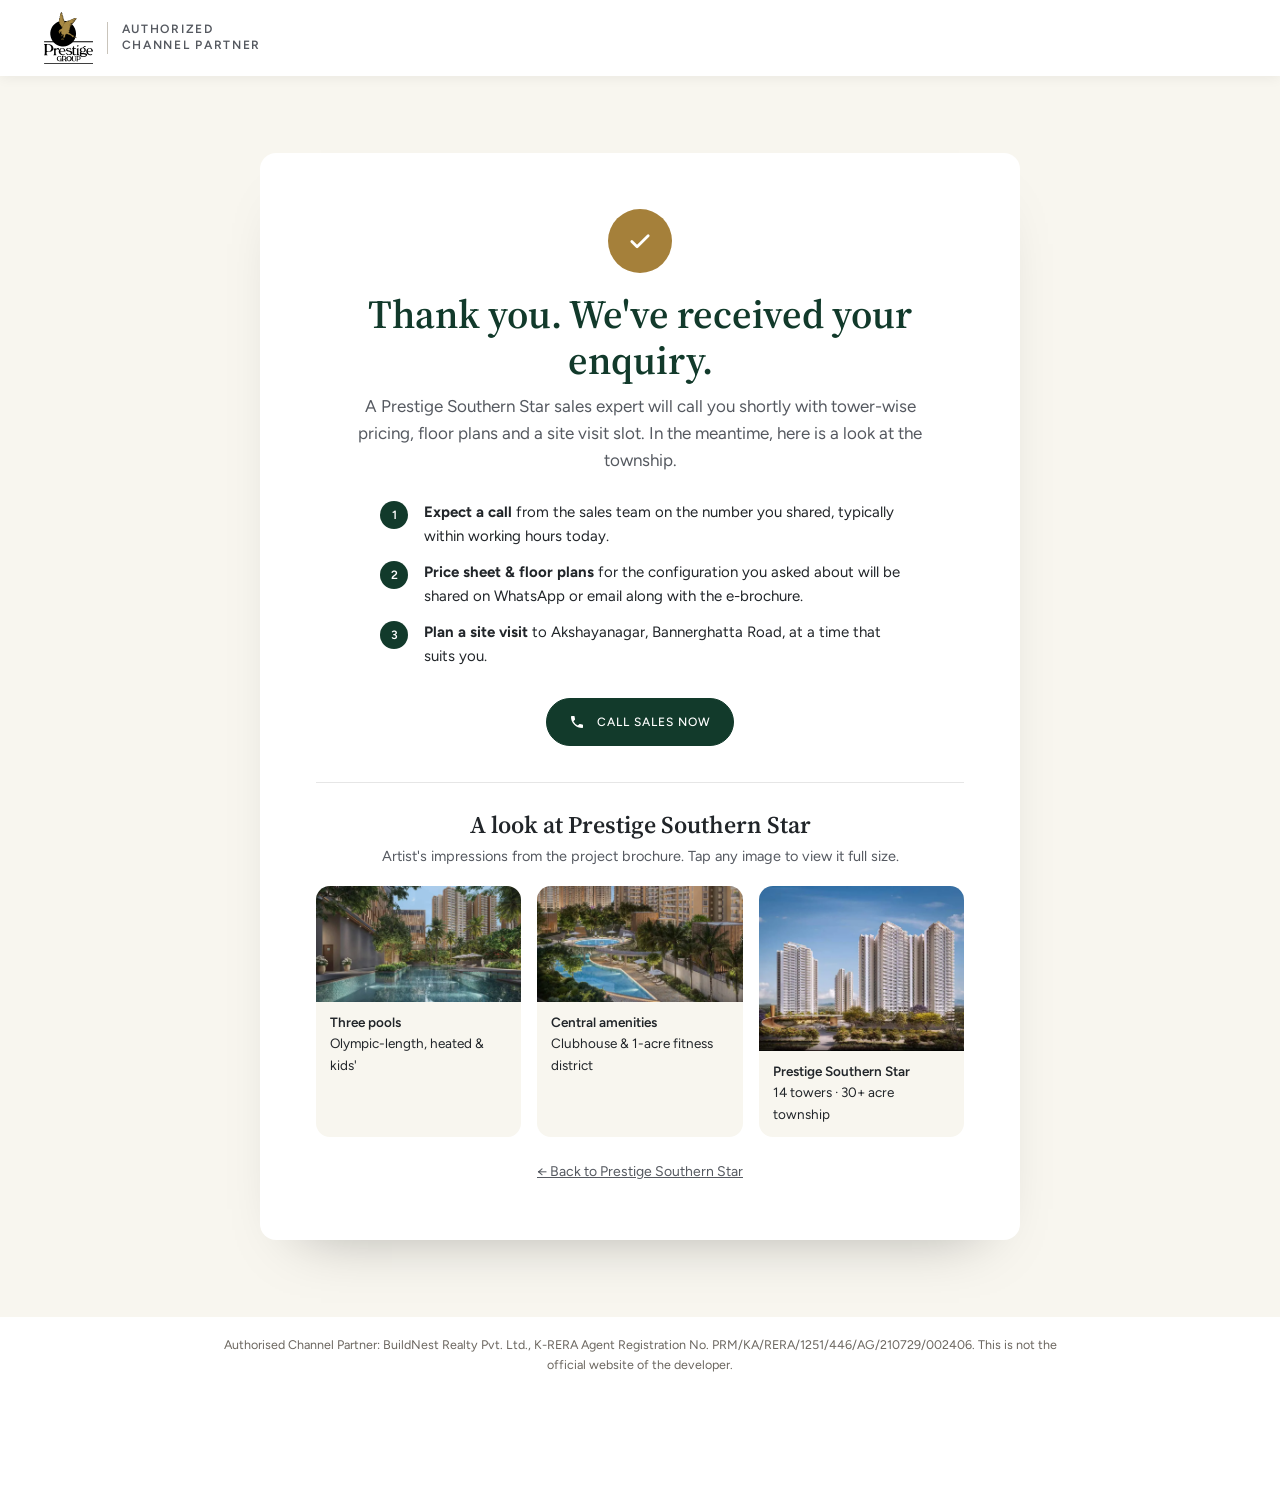
==== commit fe0cce86: "Add GTM-PTZKPN29 to all pages; remove consent box" ====
--- a/thank-you.html
+++ b/thank-you.html
@@ -1,6 +1,12 @@
 <!DOCTYPE html>
 <html lang="en-IN">
 <head>
+<script async src="https://www.googletagmanager.com/gtm.js?id=GTM-PTZKPN29"></script>
+<script>
+  window.dataLayer = window.dataLayer || [];
+  function gtag(){dataLayer.push(arguments);}
+  gtag('js', new Date());
+</script>
 <meta charset="utf-8">
 <meta name="viewport" content="width=device-width, initial-scale=1, viewport-fit=cover">
 <title>Thank You | Prestige Southern Star</title>
@@ -11,7 +17,7 @@
 <link rel="preconnect" href="https://fonts.googleapis.com">
 <link rel="preconnect" href="https://fonts.gstatic.com" crossorigin>
 <link href="https://fonts.googleapis.com/css2?family=Source+Serif+4:ital,opsz,wght@0,8..60,400;0,8..60,600;1,8..60,300;1,8..60,400&family=Figtree:wght@300;400;500;600&display=swap" rel="stylesheet">
-<link rel="stylesheet" href="assets/css/styles.css">
+<link rel="stylesheet" href="assets/css/styles.v12.css">
 <script src="assets/js/config.js"></script>
 <script>
   window.dataLayer = window.dataLayer || [];
--- a/assets/css/styles.v12.css
+++ b/assets/css/styles.v12.css
@@ -0,0 +1,696 @@
+/* Prestige Southern Star (Akshayanagar, Bannerghatta Road) — landing page styles, on the Niwa & Neo template.
+   Brand block at the end of this file applies the brochure palette (forest green + gold).
+   Accent changed from terracotta to Prestige bronze-gold. Original template notes: */
+/* Assetz Niwa & Neo — landing page styles.
+   Format, fonts and colours follow the Sobha Sanctuary (dubai-sales-team.com) template:
+   serif display headings (Chronicle Display → Source Serif 4), grotesque body (Ringside → Figtree),
+   text #212529, grey #999, beige accent #c7a386, navy badge #064a69, dark pill buttons #222, #f9f9f9 bands. */
+:root {
+  --ink: #212529;
+  --grey: #999999;
+  --grey-2: #555960;
+  --beige: #9a7440;            /* Prestige bronze-gold accent */
+  --beige-soft: rgba(154, 116, 64, .30);
+  --beige-faint: rgba(154, 116, 64, .16);
+  --navy: #1f3a33;
+  --dark: #222222;
+  --band: #f9f9f9;
+  --band-2: #f8f7f7;
+  --white: #ffffff;
+  --line: #e6e6e6;
+  --serif: "Source Serif 4", "Chronicle Display", Georgia, "Times New Roman", serif;
+  --sans: "Figtree", "Ringside", system-ui, -apple-system, "Segoe UI", sans-serif;
+  --wrap: 1296px;
+  --gutter: clamp(16px, 4vw, 44px);
+  --header-h: 76px;
+  --radius: 14px;
+  --pill: 50px;
+  color-scheme: light;
+}
+*, *::before, *::after { box-sizing: border-box; }
+[hidden] { display: none !important; }
+html { scroll-behavior: smooth; scroll-padding-top: calc(var(--header-h) + 12px); -webkit-text-size-adjust: 100%; font-synthesis-weight: none; }
+body { margin: 0; font-family: var(--sans); font-weight: 400; font-size: 16px; line-height: 1.6; color: var(--ink); background: var(--white); overflow-x: hidden; }
+img { max-width: 100%; height: auto; display: block; }
+a { color: inherit; }
+button { font: inherit; color: inherit; cursor: pointer; }
+h1, h2, h3 { margin: 0; font-weight: 500; line-height: 1.15; }
+p { margin: 0 0 1em; }
+.sprite { position: absolute; width: 0; height: 0; overflow: hidden; }
+.sr-only { position: absolute; width: 1px; height: 1px; overflow: hidden; clip: rect(0 0 0 0); }
+.skip { position: absolute; left: -999px; top: 8px; background: var(--white); padding: 8px 14px; z-index: 100; }
+.skip:focus { left: 8px; }
+a:focus-visible, button:focus-visible, [tabindex]:focus-visible { outline: 2px solid var(--beige); outline-offset: 3px; }
+.wrap { width: 100%; max-width: var(--wrap); margin: 0 auto; padding: 0 var(--gutter); }
+.center { text-align: center; }
+.section { padding: clamp(48px, 6vw, 80px) 0; }
+.display { font-family: var(--serif); font-weight: 600; font-size: clamp(32px, 3.4vw, 40px); line-height: 1.15; color: var(--ink); margin-bottom: clamp(26px, 3.5vw, 40px); }
+.fineprint { font-size: 12.5px; color: var(--grey); margin-top: 18px; line-height: 1.6; }
+
+/* ---------- buttons (Sobha: dark pill, 12px, letter-spaced caps; outline pill 14px) ---------- */
+.btn { white-space: nowrap; display: inline-flex; align-items: center; justify-content: center; gap: 8px; min-height: 42px; padding: 0 22px; border: 1px solid var(--dark); border-radius: var(--pill); background: var(--dark); color: #fff; font-size: 12px; font-weight: 500; letter-spacing: 1px; text-transform: uppercase; text-decoration: none; transition: background-color .2s, transform .2s, box-shadow .2s; }
+.btn:hover { background: #000; transform: translateY(-1px); box-shadow: 0 10px 20px -12px rgba(0,0,0,.5); }
+.btn[disabled] { opacity: .65; cursor: progress; }
+.btn-outline { display: inline-flex; align-items: center; justify-content: center; min-height: 46px; padding: 0 26px; border: 1px solid #000; border-radius: var(--pill); background: transparent; color: #000; font-size: 14px; font-weight: 400; letter-spacing: 1px; text-transform: uppercase; transition: background-color .2s, color .2s; }
+.btn-outline:hover { background: var(--dark); color: #fff; border-color: var(--dark); }
+
+/* ---------- header (white, logo left, phone pill right) ---------- */
+.site-header { position: sticky; top: 0; z-index: 40; background: var(--white); box-shadow: 0 2px 12px rgba(0,0,0,.06); }
+.header-inner { height: var(--header-h); display: flex; align-items: center; justify-content: space-between; gap: 16px; }
+.brand { display: inline-flex; align-items: center; min-height: 44px; }
+.brand img { height: 38px; width: auto; max-width: none; }
+.phone-pill { display: inline-flex; align-items: center; gap: 10px; min-height: 44px; padding: 0 18px; border: 1px solid var(--ink); border-radius: var(--pill); font-size: 16px; font-weight: 500; text-decoration: none; letter-spacing: .01em; transition: background-color .2s, color .2s; }
+.phone-pill:hover { background: var(--dark); color: #fff; border-color: var(--dark); }
+.flag { display: inline-flex; flex-direction: column; width: 22px; height: 15px; border-radius: 2px; overflow: hidden; box-shadow: 0 0 0 1px rgba(0,0,0,.08); }
+.flag i { flex: 1; display: block; }
+.flag i:nth-child(1) { background: #ff9933; } .flag i:nth-child(2) { background: #fff; } .flag i:nth-child(3) { background: #138808; }
+@media (max-width: 480px) { .brand img { height: 30px; } .phone-pill { font-size: 14px; padding: 0 12px; } }
+
+/* ---------- banner ---------- */
+.banner { background: var(--dark); }
+.banner > img { width: 100%; height: clamp(260px, 56vw, 720px); object-fit: cover; object-position: 50% 42%; }
+
+/* ---------- intro + key facts ---------- */
+.intro-band { background: var(--white); padding: clamp(32px, 4.5vw, 56px) 0 clamp(28px, 4vw, 48px); border-bottom: 1px solid var(--line); }
+.intro-top { display: grid; gap: 22px; align-items: center; justify-items: center; text-align: center; }
+.intro-logo img { width: 190px; height: auto; }
+.intro-text h1 { font-family: var(--sans); font-weight: 500; font-size: clamp(22px, 2.2vw, 26px); line-height: 1.3; color: var(--ink); }
+.intro-text h1 em { font-family: var(--serif); font-style: italic; font-weight: 300; font-size: 1.08em; color: var(--ink); }
+.intro-price { margin: 12px 0 0; font-size: clamp(15px, 1.4vw, 18px); font-weight: 500; color: var(--beige); }
+.intro-price i { font-style: normal; margin: 0 8px; color: #dccaa8; }
+@media (min-width: 900px) {
+  .intro-top { grid-template-columns: auto auto 1fr; gap: 0; text-align: left; justify-items: stretch; }
+  .intro-top::before { content: ""; grid-column: 2; grid-row: 1; width: 1px; height: 110px; background: var(--line); margin: 0 48px; }
+  .intro-logo { grid-column: 1; grid-row: 1; justify-self: center; }
+  .intro-text { grid-column: 3; grid-row: 1; }
+}
+.kf-grid { list-style: none; margin: clamp(28px, 4vw, 44px) 0 0; padding: 0; display: grid; grid-template-columns: repeat(2, minmax(0, 1fr)); gap: 22px 16px; }
+.kf-grid li { display: flex; align-items: center; gap: 12px; min-width: 0; }
+.kf-grid svg { flex: 0 0 auto; width: 36px; height: 36px; color: var(--grey-2); }
+.kf-grid strong { display: block; font-weight: 500; font-size: 16px; line-height: 1.25; color: var(--beige); }
+.kf-grid span { display: block; margin-top: 2px; font-size: 13.5px; color: var(--ink); }
+@media (min-width: 900px) {
+  .kf-grid { grid-template-columns: repeat(4, 1fr); gap: 26px 28px; }
+  .kf-grid svg { width: 44px; height: 44px; }
+  .kf-grid strong { font-size: 20px; }
+  .kf-grid span { font-size: 15px; }
+}
+
+/* ---------- highlights (beige gradient pills, radius 28px) ---------- */
+.highlights { background: var(--band); }
+.hl-grid { list-style: none; margin: 0; padding: 0; display: grid; grid-template-columns: 1fr; gap: 16px; }
+.hl-grid li { display: flex; align-items: center; gap: 18px; min-height: 90px; padding: 18px 24px; border-radius: 28px; background: linear-gradient(90deg, var(--beige-soft) 0%, var(--beige-faint) 41%, rgba(185,104,78,0) 100%); }
+.hl-grid svg { flex: 0 0 auto; width: 50px; height: 50px; color: var(--beige); }
+.hl-grid p { margin: 0; font-size: 16px; line-height: 1.35; color: var(--ink); }
+.hl-grid strong { font-weight: 600; }
+.hl-grid em { font-family: var(--serif); font-style: italic; font-weight: 400; font-size: 1.04em; }
+@media (min-width: 700px) { .hl-grid { grid-template-columns: repeat(2, 1fr); gap: 20px 24px; } }
+@media (min-width: 1100px) { .hl-grid { grid-template-columns: repeat(3, 1fr); gap: 22px 32px; } }
+
+/* ---------- unit cards ---------- */
+.units { background: var(--white); }
+.unit-grid { display: grid; grid-template-columns: 1fr; gap: 24px; }
+.unit-card { background: var(--band); border-radius: var(--radius); overflow: hidden; display: flex; flex-direction: column; }
+.unit-media { position: relative; aspect-ratio: 4 / 3; background: var(--dark); }
+.unit-media img { width: 100%; height: 100%; object-fit: cover; }
+.unit-media::after { content: ""; position: absolute; inset: 0; background: linear-gradient(0deg, rgba(0,0,0,.72) 0%, rgba(0,0,0,.1) 55%, transparent 100%); }
+.unit-badge { position: absolute; top: 14px; right: 14px; z-index: 1; background: var(--navy); color: #fff; font-size: 12px; font-weight: 500; letter-spacing: .04em; text-transform: uppercase; padding: 7px 14px; border-radius: var(--pill); }
+.unit-title { position: absolute; left: 0; right: 0; bottom: 0; z-index: 1; padding: 16px 18px; color: #fff; }
+.unit-title h3 { font-family: var(--serif); font-weight: 600; font-size: 20px; letter-spacing: .02em; text-transform: uppercase; }
+.unit-title p { margin: 4px 0 0; font-size: 15px; font-weight: 500; }
+.unit-facts { list-style: none; margin: 0; padding: 18px 18px 8px; display: grid; gap: 12px; }
+.unit-facts li { display: flex; align-items: center; gap: 10px; font-size: 15px; color: var(--ink); }
+.unit-facts svg { flex: 0 0 auto; color: var(--ink); }
+.unit-card .btn { margin: 10px 18px 20px; align-self: flex-start; }
+@media (min-width: 700px) { .unit-grid { grid-template-columns: repeat(2, 1fr); } }
+@media (min-width: 1000px) { .unit-grid { grid-template-columns: repeat(3, 1fr); } }
+
+/* ---------- gallery (3 x 2 rounded grid) ---------- */
+.gallery-sec { background: var(--band); }
+.g-grid { display: grid; grid-template-columns: 1fr; gap: 20px; }
+.g-grid button { display: block; width: 100%; padding: 0; border: 0; border-radius: var(--radius); overflow: hidden; background: var(--dark); cursor: zoom-in; }
+.g-grid img { width: 100%; aspect-ratio: 4 / 3; object-fit: cover; transition: transform .7s ease; }
+.g-grid button:hover img { transform: scale(1.04); }
+@media (min-width: 700px) { .g-grid { grid-template-columns: repeat(2, 1fr); } }
+@media (min-width: 1000px) { .g-grid { grid-template-columns: repeat(3, 1fr); gap: 24px; } }
+
+/* ---------- amenities (tab pills left, image right) ---------- */
+.amenities { background: var(--white); }
+.am-split { display: grid; gap: 28px; align-items: start; }
+.am-tabs { list-style: none; margin: 0; padding: 0; display: grid; gap: 16px; }
+.am-tab { display: flex; align-items: center; gap: 14px; width: 100%; min-height: 72px; padding: 0 22px; border: 1px solid var(--line); border-radius: var(--pill); background: var(--white); text-align: left; font-size: 16px; font-weight: 500; color: var(--ink); box-shadow: 0 6px 16px -12px rgba(0,0,0,.25); transition: background .25s, border-color .25s; }
+.am-tab:hover { border-color: var(--beige); }
+.am-tab.is-active { border-color: transparent; background: linear-gradient(90deg, var(--beige-soft) 0%, var(--beige-faint) 50%, rgba(185,104,78,0) 100%), var(--white); }
+.am-ic { flex: 0 0 auto; width: 40px; height: 40px; display: grid; place-items: center; color: var(--beige); }
+.am-panels { position: relative; }
+.am-panel { margin: 0; }
+.am-panel img { width: 100%; aspect-ratio: 4 / 3; object-fit: cover; border-radius: var(--radius); }
+.am-panel figcaption { margin-top: 12px; font-size: 14.5px; color: var(--grey-2); }
+@media (min-width: 900px) { .am-split { grid-template-columns: 1fr 1.25fr; gap: 40px; } .am-panel img { aspect-ratio: 4 / 3.2; } }
+
+/* ---------- floor plans & price list ---------- */
+.pricing { background: var(--band); }
+.fp-grid { display: grid; grid-template-columns: 1fr; gap: 32px; }
+.fp-card { min-width: 0; display: flex; flex-direction: column; }
+.fp-img { position: relative; display: block; width: 100%; aspect-ratio: 16 / 9.5; padding: 0; border: 0; border-radius: var(--radius); background: #f5ece8; overflow: hidden; cursor: pointer; }
+.fp-img img { width: 100%; height: 100%; object-fit: cover; object-position: 50% 40%; filter: blur(5px); opacity: .85; transform: scale(1.1); transition: filter .4s; }
+.fp-img:hover img { filter: blur(3px); }
+.fp-pill { position: absolute; left: 50%; top: 50%; transform: translate(-50%, -50%); background: var(--beige); color: #fff; padding: 12px 26px; border-radius: var(--pill); font-size: 14px; font-weight: 400; letter-spacing: .14em; text-transform: uppercase; white-space: nowrap; }
+.fp-info { margin: 22px 0 18px; padding: 0 4px; }
+.fp-info div { margin-bottom: 12px; }
+.fp-info dt { font-size: 14px; letter-spacing: .04em; text-transform: uppercase; color: var(--ink); }
+.fp-info dd { margin: 3px 0 0; font-size: 15px; font-weight: 600; letter-spacing: .02em; text-transform: uppercase; color: var(--ink); }
+.fp-card .btn-outline { margin-top: auto; width: 100%; }
+@media (min-width: 700px) { .fp-grid { grid-template-columns: repeat(2, 1fr); gap: 36px 28px; } }
+@media (min-width: 1000px) { .fp-grid { grid-template-columns: repeat(3, 1fr); gap: 32px; } }
+
+/* ---------- about developer ---------- */
+.about { background: var(--white); }
+.about-grid { display: grid; gap: 28px; align-items: center; }
+.about-logo img { width: 220px; height: auto; }
+.about-logo p { margin: 16px 0 0; font-size: 14px; color: var(--grey-2); }
+.about-logo strong { color: var(--ink); font-weight: 600; }
+.about-text p { font-size: 16px; color: var(--grey-2); line-height: 1.7; }
+.about-text p:last-child { margin-bottom: 0; }
+@media (min-width: 900px) { .about-grid { grid-template-columns: 280px 1fr; gap: 56px; } }
+
+/* ---------- enquiry section ---------- */
+.contact { background: var(--white); border-top: 1px solid var(--line); }
+.contact-grid { display: grid; gap: 32px; }
+.eyebrow { margin: 0 0 6px; font-size: 16px; letter-spacing: .14em; text-transform: uppercase; color: var(--grey-2); }
+.contact .display { margin-bottom: 14px; }
+.contact-sub { color: var(--grey-2); max-width: 44ch; }
+.form-label { margin: 0 0 20px; padding-bottom: 10px; font-size: 14px; font-weight: 600; letter-spacing: .08em; text-transform: uppercase; color: var(--ink); border-bottom: 1px solid var(--line); position: relative; }
+.form-label::after { content: ""; position: absolute; left: 0; bottom: -1px; width: 110px; height: 2px; background: var(--beige); }
+@media (min-width: 900px) { .contact-grid { grid-template-columns: 1fr 1.1fr; gap: 64px; align-items: start; } }
+
+/* ---------- footer ---------- */
+.site-footer { background: var(--band-2); color: var(--grey-2); padding: 28px 0 calc(96px + env(safe-area-inset-bottom)); font-size: 13px; border-top: 1px solid var(--line); }
+.foot-grid { display: grid; gap: 18px; align-items: start; }
+.foot-mark { width: 84px; height: auto; }
+.foot-partner { margin: 0 0 8px; font-size: 13.5px; color: var(--ink); }
+.disclaimer { margin: 0; font-size: 12.5px; line-height: 1.6; color: var(--grey-2); }
+.disclaimer strong { color: var(--ink); font-weight: 600; }
+.disclaimer a { color: var(--ink); }
+.foot-links { display: flex; gap: 14px; font-size: 13.5px; }
+.foot-links a { color: var(--ink); text-decoration: none; }
+.foot-links a:hover { text-decoration: underline; }
+@media (min-width: 900px) { .foot-grid { grid-template-columns: 100px 1fr auto; gap: 24px; } .site-footer { padding-bottom: 28px; } }
+
+/* ---------- side tab, WhatsApp float, sticky bar ---------- */
+.side-tab { display: none; position: fixed; right: 0; top: 40%; z-index: 44; width: 48px; height: 160px; padding: 0; border: 0; border-radius: 10px 0 0 10px; background: var(--dark); color: #fff; transition: background-color .2s; }
+.side-tab span { display: block; transform: rotate(-90deg); white-space: nowrap; font-size: 12px; font-weight: 500; letter-spacing: 2px; text-transform: uppercase; }
+.side-tab:hover { background: #000; }
+@media (min-width: 900px) { .side-tab { display: grid; place-items: center; } }
+.wa-float { position: fixed; left: 20px; bottom: 92px; z-index: 44; width: 52px; height: 52px; border-radius: 50%; display: grid; place-items: center; background: #25d366; color: #fff; box-shadow: 0 10px 24px -8px rgba(0,0,0,.5); }
+@media (min-width: 900px) { .wa-float { bottom: 28px; left: 24px; } }
+.action-bar { position: fixed; z-index: 45; left: 0; right: 0; bottom: 0; display: flex; gap: 8px; padding: 10px 12px calc(10px + env(safe-area-inset-bottom)); background: rgba(34,34,34,.97); transform: translateY(110%); transition: transform .25s ease; }
+.action-bar.is-visible { transform: none; }
+.action-bar > * { flex: 1 1 0; min-height: 46px; display: inline-flex; align-items: center; justify-content: center; gap: 6px; border-radius: var(--pill); font-weight: 500; font-size: 13px; letter-spacing: 1px; text-transform: uppercase; text-decoration: none; }
+.action-bar a { color: #fff; border: 1px solid rgba(255,255,255,.4); }
+.action-bar .mb-wa { color: #fff; background: #25d366; border-color: #25d366; }
+.action-bar button { flex-grow: 1.4; border: 0; background: #fff; color: var(--dark); }
+@media (min-width: 900px) { .action-bar { display: none; } }
+
+/* ---------- forms (Sobha: light bordered fields, placeholder labels, outline Submit pill) ---------- */
+.form-title { font-family: var(--serif); font-weight: 600; font-size: 28px; line-height: 1.15; margin-bottom: 6px; }
+.form-lede { font-size: 14px; color: var(--grey-2); margin-bottom: 18px; }
+.lead-form { display: grid; gap: 14px; }
+.field { margin: 0; padding: 0; border: 0; min-width: 0; }
+.field legend { display: block; font-size: 13px; font-weight: 500; margin-bottom: 8px; color: var(--ink); padding: 0; }
+.opt { font-weight: 400; color: var(--grey); }
+.lead-form input[type=text], .lead-form input[type=tel], .lead-form input[type=email], .lead-form select { width: 100%; height: 52px; padding: 0 16px; border: 1px solid #d9d9d9; border-radius: 6px; background: #fff; font: inherit; font-size: 15px; color: var(--ink); }
+.lead-form input::placeholder { color: #8a8a8a; }
+.lead-form input:focus, .lead-form select:focus { outline: none; border-color: var(--beige); box-shadow: 0 0 0 3px rgba(185,104,78,.25); }
+.lead-form input[aria-invalid="true"] { border-color: #b3261e; }
+.phone-row { display: grid; grid-template-columns: 92px 1fr; gap: 8px; }
+.phone-row select { padding: 0 10px; }
+.chips { display: flex; flex-wrap: wrap; gap: 8px; }
+.chips legend { width: 100%; }
+.chips label { position: relative; margin: 0; }
+.chips input { position: absolute; opacity: 0; inset: 0; margin: 0; cursor: pointer; }
+.chips label span { display: inline-flex; align-items: center; min-height: 42px; padding: 0 16px; border: 1px solid #d9d9d9; border-radius: var(--pill); font-size: 13.5px; background: #fff; transition: background-color .15s, border-color .15s, color .15s; }
+.chips label input:checked + span { background: var(--dark); color: #fff; border-color: var(--dark); }
+.chips input:focus-visible + span { outline: 2px solid var(--beige); outline-offset: 2px; }
+.consent { display: grid; grid-template-columns: 20px 1fr; gap: 10px; align-items: center; font-size: 12.5px; color: var(--grey-2); line-height: 1.5; min-height: 44px; }
+.consent input { width: 18px; height: 18px; margin: 0; accent-color: var(--dark); }
+.err { margin: 4px 0 0; font-size: 12.5px; color: #b3261e; }
+.err:empty { display: none; }
+.form-status { margin: 0; font-size: 13.5px; }
+.form-status:empty { display: none; }
+.form-status.is-error { color: #8c1d18; background: #fbeceb; padding: 10px 12px; border-radius: 6px; }
+.form-status a { font-weight: 600; }
+.hp { position: absolute !important; left: -9999px; width: 1px; height: 1px; overflow: hidden; }
+.btn-submit { justify-self: start; min-width: 140px; }
+.form-success { text-align: left; padding: 6px 0; }
+.form-success h4 { font-family: var(--serif); font-size: 24px; font-weight: 600; margin: 0 0 8px; }
+.form-success p { font-size: 14px; color: var(--grey-2); }
+.form-success .tick { width: 44px; height: 44px; border-radius: 50%; background: var(--beige); display: grid; place-items: center; margin-bottom: 14px; color: #fff; }
+.form-success .btn-dark { display: inline-flex; align-items: center; min-height: 42px; padding: 0 22px; border-radius: var(--pill); background: var(--dark); color: #fff; border: 0; font-size: 12px; letter-spacing: 1px; text-transform: uppercase; }
+
+/* ---------- modal + lightbox ---------- */
+dialog { border: 0; padding: 0; }
+dialog::backdrop { background: rgba(0, 0, 0, .7); }
+.modal { width: min(480px, calc(100% - 24px)); max-height: calc(100svh - 24px); border-radius: 14px; background: var(--white); color: var(--ink); overflow: auto; box-shadow: 0 40px 100px -30px rgba(0,0,0,.6); }
+.modal[open] { animation: pop .3s ease; }
+@keyframes pop { from { opacity: 0; transform: translateY(12px) scale(.98); } to { opacity: 1; transform: none; } }
+.modal-inner { padding: 30px 26px 24px; }
+.modal-logo { width: 120px; height: auto; margin: 0 auto 18px; }
+.modal-inner .form-title, .modal-inner .form-lede { text-align: center; }
+.assure { display: flex; align-items: center; justify-content: center; gap: 6px; margin: 14px 0 0; font-size: 12px; color: var(--grey); }
+.modal .btn-submit { justify-self: stretch; width: 100%; background: var(--dark); color: #fff; border-color: var(--dark); font-size: 13px; }
+.modal-close { position: absolute; top: 10px; right: 10px; width: 40px; height: 40px; border: 0; border-radius: 50%; background: rgba(0,0,0,.06); color: var(--ink); display: grid; place-items: center; z-index: 3; }
+.modal-close:hover { background: rgba(0,0,0,.12); }
+.lightbox { width: 100vw; height: 100svh; max-width: none; max-height: none; background: rgba(15, 15, 15, .96); color: #fff; }
+.lightbox[open] { display: grid; place-items: center; }
+.lightbox figure { margin: 0; max-width: min(1400px, 94vw); }
+.lightbox img { max-height: 82svh; width: auto; margin: 0 auto; background: #fff; }
+.lightbox figcaption { color: #cfc8c1; text-align: center; margin-top: 10px; font-size: 14px; }
+.lightbox .modal-close { background: rgba(255,255,255,.12); color: #fff; }
+.lb-nav { position: absolute; top: 50%; transform: translateY(-50%); width: 48px; height: 64px; background: rgba(255,255,255,.08); border: 0; color: #fff; font-size: 36px; }
+.lb-prev { left: 8px; }
+.lb-next { right: 8px; }
+.noscript { position: fixed; bottom: 0; left: 0; right: 0; background: #f6e6df; padding: 12px; text-align: center; margin: 0; z-index: 99; }
+section[id] { scroll-margin-top: calc(var(--header-h) + 8px); }
+html:not(.ss-editing) [data-edit]:empty { display: none; }
+.review-mode [data-review] { outline: 2px dashed #d97706; outline-offset: 4px; }
+@media (prefers-reduced-motion: reduce) { html { scroll-behavior: auto; } *, *::before, *::after { transition: none !important; animation: none !important; } }
+.unit-media { overflow: hidden; }
+.unit-media img { position: absolute; inset: 0; }
+.unit-media img[height="3845"] { object-position: 50% 70%; }
+#am-relax img { object-position: 50% 78%; }
+/* Section order: Highlights (grey) → Floor plans (white) → Gallery (grey) → Amenities (white) → Location */
+.pricing { background: var(--white); }
+
+/* ---------- location (assetzproperty.com/niwaandneo: category tabs + numbered map + landmark lists) ---------- */
+.location { background: var(--band); color: var(--ink); }
+.loc-intro { max-width: 760px; margin: -8px auto 30px; text-align: center; color: var(--grey-2); font-size: 16px; }
+.loc-tabs { list-style: none; margin: 0 0 28px; padding: 0; display: grid; grid-template-columns: repeat(3, 1fr); gap: 10px; }
+.loc-tab { width: 100%; min-height: 64px; display: flex; flex-direction: column; align-items: center; justify-content: center; gap: 6px; padding: 10px 8px; border: 1px solid var(--line); border-radius: var(--radius); background: var(--white); font-size: 13px; font-weight: 500; color: var(--ink); transition: background .25s, border-color .25s, color .25s; }
+.loc-tab svg { color: var(--beige); }
+.loc-tab:hover { border-color: var(--beige); }
+.loc-tab.is-active { background: var(--dark); border-color: var(--dark); color: #fff; }
+.loc-tab.is-active svg { color: #fff; }
+.loc-split { display: grid; gap: 24px; align-items: start; }
+.loc-map { margin: 0; }
+.loc-map button { display: block; width: 100%; padding: 0; border: 1px solid var(--line); border-radius: var(--radius); background: #fff; overflow: hidden; cursor: zoom-in; }
+.loc-map img { width: 100%; height: auto; }
+.loc-panels { background: var(--white); border: 1px solid var(--line); border-radius: var(--radius); padding: 24px 22px; }
+.loc-panel h3 { font-family: var(--serif); font-weight: 600; font-size: 24px; margin-bottom: 14px; }
+.loc-items { list-style: none; margin: 0; padding: 0; }
+.loc-items li { display: grid; grid-template-columns: 32px 1fr auto; align-items: center; gap: 12px; padding: 12px 0; border-top: 1px solid var(--line); font-size: 15px; }
+.loc-no { width: 28px; height: 28px; border-radius: 50%; background: var(--beige); color: #fff; font-size: 12px; font-weight: 600; display: grid; place-items: center; }
+.loc-name { color: var(--ink); }
+.loc-time { color: var(--grey-2); white-space: nowrap; font-size: 14px; }
+.location .fineprint { margin-top: 22px; }
+@media (min-width: 700px) { .loc-tabs { grid-template-columns: repeat(6, 1fr); } .loc-tab { flex-direction: row; gap: 10px; min-height: 56px; font-size: 14px; } }
+@media (min-width: 900px) { .loc-split { grid-template-columns: 1.15fr 1fr; gap: 32px; } .loc-panels { padding: 30px 28px; } }
+
+/* ---------- conversion popup ---------- */
+.modal { width: min(880px, calc(100% - 24px)); border-radius: 16px; overflow: hidden auto; }
+.modal-grid { display: grid; grid-template-columns: 1fr; }
+.modal-offer { position: relative; min-height: 190px; background: var(--dark); color: #fff; overflow: hidden; }
+.modal-photo { position: absolute; inset: 0; width: 100%; height: 100%; object-fit: cover; object-position: 50% 20%; }
+.modal-offer-inner { position: relative; z-index: 1; height: 100%; display: flex; flex-direction: column; justify-content: flex-end; padding: 22px 22px 20px; background: linear-gradient(180deg, rgba(10,10,10,.25) 0%, rgba(10,10,10,.6) 45%, rgba(10,10,10,.92) 100%); }
+.modal-offer .modal-logo { width: 96px; margin: 0 0 12px; }
+.modal-eyebrow { margin: 0 0 6px; font-size: 11px; letter-spacing: .16em; text-transform: uppercase; color: var(--beige); }
+.modal-offer h3 { font-family: var(--serif); font-weight: 600; font-size: 22px; line-height: 1.2; margin-bottom: 12px; }
+.modal-perks, .modal-trust { list-style: none; margin: 0; padding: 0; }
+.modal-perks { display: none; gap: 8px; }
+.modal-perks li { display: flex; align-items: center; gap: 10px; font-size: 14px; color: #eee8e1; }
+.modal-perks svg { flex: 0 0 auto; color: var(--beige); }
+.modal-trust { display: flex; gap: 18px; margin-top: 16px; padding-top: 14px; border-top: 1px solid rgba(255,255,255,.2); }
+.modal-trust li { font-size: 11px; line-height: 1.3; color: #d9d4ce; }
+.modal-trust strong { display: block; font-size: 16px; font-weight: 600; color: #fff; }
+.modal-inner { padding: 24px 22px 20px; }
+.modal-tag { margin: 0 0 6px; font-size: 11.5px; font-weight: 600; letter-spacing: .14em; text-transform: uppercase; color: var(--beige); }
+.modal-inner .form-title, .modal-inner .form-lede { text-align: left; }
+.modal-inner .form-title { font-size: 26px; }
+.modal .btn-submit { min-height: 52px; font-size: 13px; }
+.modal .assure { justify-content: flex-start; text-align: left; }
+.modal .lead-form { gap: 12px; }
+@media (min-width: 860px) {
+  .modal-grid { grid-template-columns: 400px 1fr; min-height: 560px; }
+  .modal-offer { min-height: 0; }
+  .modal-offer-inner { padding: 30px 28px 26px; }
+  .modal-perks { display: grid; }
+  .modal-offer h3 { font-size: 26px; }
+  .modal-inner { padding: 34px 32px 26px; display: flex; flex-direction: column; justify-content: center; }
+  .modal-close { background: rgba(0,0,0,.06); }
+}
+
+/* ---------- thank-you page ---------- */
+.ty { background: var(--band); min-height: calc(100vh - var(--header-h)); display: grid; place-items: start center; padding: clamp(40px, 6vw, 80px) 0; }
+.ty-card { background: var(--white); border-radius: 16px; box-shadow: 0 30px 60px -40px rgba(0,0,0,.35); max-width: 760px; width: 100%; padding: clamp(28px, 5vw, 56px); text-align: center; }
+.ty-tick { width: 64px; height: 64px; border-radius: 50%; background: var(--beige); color: #fff; display: grid; place-items: center; margin: 0 auto 18px; }
+.ty-card .display { margin-bottom: 10px; }
+.ty-lede { font-size: 17px; color: var(--grey-2); max-width: 52ch; margin: 0 auto 26px; }
+.ty-steps { list-style: none; margin: 0 auto 30px; padding: 0; display: grid; gap: 12px; text-align: left; max-width: 520px; }
+.ty-steps li { display: grid; grid-template-columns: 32px 1fr; gap: 12px; align-items: start; font-size: 15px; color: var(--ink); }
+.ty-steps .no { width: 28px; height: 28px; border-radius: 50%; background: var(--dark); color: #fff; font-size: 12px; font-weight: 600; display: grid; place-items: center; margin-top: 1px; }
+.ty-actions { display: flex; flex-wrap: wrap; justify-content: center; gap: 12px; margin-bottom: 8px; }
+.ty-actions .btn, .ty-actions .btn-outline { min-height: 48px; }
+.ty-plans { margin-top: 36px; padding-top: 28px; border-top: 1px solid var(--line); text-align: left; }
+.ty-plans h2 { font-family: var(--serif); font-weight: 600; font-size: 24px; margin-bottom: 6px; text-align: center; }
+.ty-plans > p { text-align: center; color: var(--grey-2); font-size: 14.5px; margin-bottom: 18px; }
+.ty-grid { display: grid; grid-template-columns: 1fr; gap: 16px; }
+.ty-grid figure { margin: 0; background: var(--band); border-radius: var(--radius); overflow: hidden; }
+.ty-grid button { display: block; width: 100%; padding: 0; border: 0; background: #fff; cursor: zoom-in; }
+.ty-grid figcaption { padding: 10px 14px 12px; font-size: 13.5px; color: var(--ink); }
+.ty-grid figcaption strong { display: block; font-weight: 600; }
+.ty-back { display: inline-block; margin-top: 24px; font-size: 14px; color: var(--grey-2); }
+@media (min-width: 700px) { .ty-grid { grid-template-columns: repeat(3, 1fr); } }
+
+/* side tab: vertical text via writing-mode (robust), close buttons always clickable */
+.side-tab { width: 46px; height: auto; padding: 22px 0; }
+.side-tab span { transform: none; writing-mode: vertical-rl; transform: rotate(180deg); display: inline-block; line-height: 1; }
+.modal-close, .modal-close * { pointer-events: auto; }
+.modal-close svg { pointer-events: none; }
+
+/* ---------- hero lead form ---------- */
+.hero { position: relative; isolation: isolate; }
+.hero > img { height: clamp(420px, 60vw, 760px); }
+.hero-shade { position: absolute; inset: 0; z-index: 0; background: linear-gradient(90deg, rgba(10,10,10,.55) 0%, rgba(10,10,10,.25) 45%, rgba(10,10,10,.15) 100%), linear-gradient(0deg, rgba(10,10,10,.5), transparent 40%); }
+.hero-grid { position: relative; z-index: 1; display: grid; gap: 22px; padding-top: 28px; padding-bottom: 28px; }
+.hero-copy { color: #fff; text-align: center; }
+.hero-eyebrow { margin: 0 0 10px; font-size: 11.5px; letter-spacing: .2em; text-transform: uppercase; color: var(--beige); }
+.hero-mark { width: clamp(150px, 20vw, 240px); height: auto; margin: 0 auto 14px; filter: drop-shadow(0 6px 18px rgba(0,0,0,.45)); }
+.hero-line { margin: 0 0 6px; font-size: 15px; color: #f1ece6; }
+.hero-price { margin: 0; font-family: var(--serif); font-size: 20px; font-weight: 600; color: #fff; }
+.hero-form { background: var(--white); border-radius: var(--radius); padding: 22px 20px 18px; box-shadow: 0 40px 80px -30px rgba(0,0,0,.6); max-width: 440px; width: 100%; margin: 0 auto; }
+.hf-tag { margin: 0 0 6px; font-size: 11px; font-weight: 600; letter-spacing: .16em; text-transform: uppercase; color: var(--beige); }
+.hero-form .form-title { font-size: 24px; }
+.hero-form .form-lede { margin-bottom: 14px; }
+.hero-form .lead-form { gap: 12px; }
+.hero-form .btn-submit { justify-self: stretch; width: 100%; background: var(--dark); color: #fff; border-color: var(--dark); min-height: 50px; font-size: 13px; }
+.hero-form .assure { justify-content: flex-start; margin-top: 12px; }
+.hero-form .js-form-slot { min-height: 300px; }
+@media (max-width: 899px) {
+  .hero { background: var(--white); }
+  .hero > img { position: absolute; inset: 0; width: 100%; height: 100%; }
+  .hero-shade { background: linear-gradient(180deg, rgba(10,10,10,.35) 0%, rgba(10,10,10,.7) 100%); }
+  .hero-grid { padding-top: 36px; padding-bottom: 36px; }
+}
+@media (min-width: 900px) {
+  .hero > img { position: absolute; inset: 0; width: 100%; height: 100%; }
+  .hero { min-height: clamp(560px, 62vw, 720px); display: flex; align-items: center; }
+  .hero-grid { grid-template-columns: minmax(0, 1fr) 420px; align-items: center; gap: 48px; padding-top: 56px; padding-bottom: 56px; width: 100%; }
+  .hero-copy { text-align: left; }
+  .hero-mark { margin: 0 0 16px; }
+  .hero-line { font-size: 17px; }
+  .hero-price { font-size: 24px; }
+  .hero-form { margin: 0 0 0 auto; padding: 26px 26px 20px; }
+}
+/* Hero legibility: stronger left-to-right gradient plus a soft scrim behind the copy */
+.hero-shade { background: linear-gradient(90deg, rgba(8,8,8,.82) 0%, rgba(8,8,8,.62) 32%, rgba(8,8,8,.3) 60%, rgba(8,8,8,.15) 100%), linear-gradient(0deg, rgba(8,8,8,.55), transparent 45%); }
+.hero-copy { text-shadow: 0 2px 14px rgba(0,0,0,.55); }
+.hero-line { color: #fff; font-weight: 500; }
+@media (max-width: 899px) { .hero-shade { background: linear-gradient(180deg, rgba(8,8,8,.6) 0%, rgba(8,8,8,.7) 40%, rgba(8,8,8,.8) 100%); } }
+/* Thank-you page: centre the card in the viewport */
+.ty { display: block; }
+.ty > .wrap { display: flex; justify-content: center; }
+.ty-card { margin: 0 auto; }
+
+.foot-credits { margin-top: 10px; }
+
+/* Why Bagalur */
+.why-bagalur { background: var(--white); }
+.why-grid h3 { margin: 0; font-size: 16px; font-weight: 400; line-height: 1.35; color: var(--ink); }
+.why-grid h3 + p { margin: 4px 0 0; font-size: 14px; color: var(--grey-2); }
+@media (min-width: 1100px) { .why-grid { grid-template-columns: repeat(2, 1fr); } }
+.why-cta { text-align: center; margin: 30px 0 0; }
+.intro-aka { margin: 6px 0 0; font-size: 14px; color: var(--grey-2); }
+.intro-aka strong { color: var(--ink); font-weight: 600; }
+
+
+/* ============ Prestige Springwood additions ============ */
+/* text wordmark (until the official logo file is added) */
+.wm { display: inline-flex; flex-direction: column; align-items: flex-start; line-height: 1; font-family: var(--serif); color: var(--dark); }
+.wm small { font-family: var(--sans); font-size: 10px; font-weight: 600; letter-spacing: .34em; text-transform: uppercase; color: var(--beige); margin-bottom: 6px; }
+.wm b { font-weight: 500; font-size: 26px; letter-spacing: .01em; }
+.wm-head b { font-size: 26px; }
+@media (max-width: 480px) { .wm-head b { font-size: 21px; } .wm-head small { font-size: 9px; letter-spacing: .26em; } }
+.wm-hero { width: auto; filter: none; align-items: center; }
+.wm-hero b { font-size: clamp(44px, 5vw, 72px); color: #fff; }
+.wm-hero small { color: #e7d3ad; font-size: clamp(10px, .9vw, 13px); }
+@media (min-width: 900px) { .wm-hero { align-items: flex-start; } }
+.wm-intro { align-items: center; }
+.wm-intro b { font-size: 40px; }
+.wm-about b { font-size: 38px; }
+.wm-about small { color: var(--grey-2); }
+.wm-foot { width: auto; align-items: flex-start; }
+.wm-foot b { font-size: 17px; color: var(--ink); }
+.wm-modal { width: auto; margin: 0 0 14px; }
+.wm-modal b { font-size: 30px; color: #fff; }
+.wm-modal small { color: #e7d3ad; }
+button.phone-pill { background: transparent; cursor: pointer; }
+
+/* image placeholders while renders load */
+.hero { background-color: #2b2b2b; }
+.fp-img img, .g-grid img, .am-panel img, .modal-photo { background: linear-gradient(135deg, #ece6dc, #d9cfbf); }
+
+/* location: address card in place of a map image */
+.loc-card { margin: 0; border-radius: var(--radius); background: linear-gradient(150deg, #33302b 0%, #222222 70%); color: #fff; overflow: hidden; }
+.loc-card-inner { padding: clamp(26px, 3.4vw, 44px); display: grid; gap: 14px; justify-items: start; }
+.loc-card-tag { margin: 0; font-size: 11.5px; font-weight: 600; letter-spacing: .24em; text-transform: uppercase; color: #e7d3ad; }
+.loc-card-addr { margin: 0; font-family: var(--serif); font-size: clamp(22px, 2.1vw, 30px); line-height: 1.3; }
+.loc-card-landmark { margin: 0; font-size: 14.5px; color: #cfc9c0; max-width: 44ch; }
+.loc-card .btn { background: #fff; color: var(--dark); border-color: #fff; margin-top: 6px; }
+.loc-card .btn:hover { background: #e7d3ad; border-color: #e7d3ad; color: var(--dark); }
+
+.am-rep { display: block; margin-top: 8px; font-size: 12.5px; font-style: italic; color: var(--grey); }
+
+/* header lockup: official Prestige logo | Authorized Channel Partner */
+.brand-lockup { display: inline-flex; align-items: center; gap: 14px; text-decoration: none; color: var(--ink); }
+.brand-lockup .brand-logo { height: 52px; width: auto; max-width: none; }
+.brand-sep { width: 1px; align-self: stretch; margin: 10px 0; background: #c9c4bb; }
+.brand-cp { font-family: var(--sans); font-size: 12px; font-weight: 600; line-height: 1.3; letter-spacing: .14em; text-transform: uppercase; color: var(--grey-2); }
+@media (max-width: 480px) {
+  .brand-lockup { gap: 10px; }
+  .brand-lockup .brand-logo { height: 42px; }
+  .brand-cp { font-size: 10px; letter-spacing: .08em; }
+}
+
+/* hero: slow crossfade between three villa-community renders */
+.hero > .hero-slide { position: absolute; inset: 0; width: 100%; height: 100%; object-fit: cover; object-position: 50% 60%; opacity: 0; animation: heroFade 18s infinite; z-index: -1; }
+.hero > .hero-slide:nth-of-type(1) { animation-delay: -1s; }
+.hero > .hero-slide:nth-of-type(2) { animation-delay: 5s; }
+.hero > .hero-slide:nth-of-type(3) { animation-delay: 11s; }
+@keyframes heroFade { 0% { opacity: 0; } 5% { opacity: 1; } 33% { opacity: 1; } 39% { opacity: 0; } 100% { opacity: 0; } }
+.hero > .hero-slide:nth-of-type(1) { opacity: 1; }
+@media (prefers-reduced-motion: reduce) { .hero > .hero-slide { animation: none; } .hero > .hero-slide:not(:nth-of-type(1)) { display: none; } }
+.hero-rep { position: absolute; z-index: 1; right: 12px; bottom: 8px; margin: 0; font-size: 10.5px; letter-spacing: .04em; color: rgba(255,255,255,.75); text-shadow: 0 1px 4px rgba(0,0,0,.6); }
+
+/* gallery: five images, the first one featured wide */
+@media (min-width: 700px) { .g-grid > button:first-child { grid-column: span 2; } .g-grid > button:first-child img { aspect-ratio: auto; height: 100%; } }
+
+/* official Prestige logo in hero, intro, about, footer and popup */
+.hero-lockup { display: inline-flex; align-items: center; gap: 18px; margin-bottom: 16px; filter: drop-shadow(0 4px 14px rgba(0,0,0,.35)); }
+.hero-lockup .hero-logo { height: clamp(64px, 6vw, 92px); width: auto; }
+.hero-lockup .wm-hero { padding-left: 0; border-left: 0; }
+.hero-lockup .wm-hero b { font-size: clamp(36px, 4vw, 60px); }
+@media (max-width: 899px) { .hero-lockup { justify-content: center; } }
+.intro-logo .intro-plogo { height: 110px; width: auto; }
+.about-plogo { height: 120px; width: auto; }
+.foot-plogo { height: 64px; width: auto; }
+.modal-lockup { display: flex; align-items: center; gap: 12px; margin: 0 0 14px; }
+.modal-lockup .modal-plogo { height: 52px; width: auto; }
+.modal-lockup .wm-modal { margin: 0; padding-left: 12px; border-left: 1px solid rgba(255,255,255,.5); }
+.modal-lockup .wm-modal b { font-size: 26px; }
+@media (min-width: 700px) { .g-grid > button:nth-child(2) img { aspect-ratio: auto; height: 100%; } .g-grid > button { height: 100%; } }
+
+/* location: embedded Google Map */
+.loc-gmap { position: relative; margin: 0; border-radius: var(--radius); overflow: hidden; background: #e9e5dd; min-height: 380px; aspect-ratio: 4 / 3; max-width: 100%; }
+.loc-gmap iframe { position: absolute; inset: 0; width: 100%; height: 100%; border: 0; display: block; }
+.loc-gmap-link { position: absolute; left: 14px; bottom: 14px; display: inline-flex; align-items: center; padding: 10px 16px; border-radius: 999px; background: #fff; color: var(--dark); font-size: 12.5px; font-weight: 600; letter-spacing: .08em; text-transform: uppercase; text-decoration: none; box-shadow: 0 4px 18px rgba(0,0,0,.18); }
+.loc-gmap-link:hover { background: #e7d3ad; }
+
+/* hero: prominent EOI badge */
+.hero-eoi { display: inline-flex; align-items: center; flex-wrap: wrap; justify-content: center; gap: 10px; margin: 0 0 18px; padding: 10px 20px 10px 16px; border-radius: 999px; background: #e7c56f; color: #1d1a15; font-size: clamp(13px, 1.1vw, 15px); font-weight: 700; letter-spacing: .14em; text-transform: uppercase; text-shadow: none; box-shadow: 0 6px 24px rgba(0,0,0,.35); max-width: 100%; }
+.hero-eoi-dot { width: 10px; height: 10px; border-radius: 50%; background: #1f8a4c; box-shadow: 0 0 0 0 rgba(31,138,76,.6); animation: eoiPulse 1.8s ease-out infinite; flex: none; }
+.hero-eoi-amt { padding-left: 10px; border-left: 1px solid rgba(29,26,21,.35); font-weight: 600; letter-spacing: .06em; text-transform: none; }
+@keyframes eoiPulse { 0% { box-shadow: 0 0 0 0 rgba(31,138,76,.6); } 70% { box-shadow: 0 0 0 9px rgba(31,138,76,0); } 100% { box-shadow: 0 0 0 0 rgba(31,138,76,0); } }
+@media (prefers-reduced-motion: reduce) { .hero-eoi-dot { animation: none; } }
+@media (max-width: 480px) { .hero-eoi-amt { border-left: 0; padding-left: 0; width: 100%; text-align: center; } }
+.hero-eoi { display: flex; width: fit-content; margin: 0 auto 18px; }
+@media (min-width: 900px) { .hero-eoi { margin-left: 0; } }
+.hero-eoi { margin-top: 20px; margin-bottom: 0; }
+
+/* Springwood wordmark (hero) */
+@font-face { font-family: "SW Cormorant"; font-style: normal; font-weight: 500; font-display: swap; src: url("../fonts/cormorant-garamond-latin-500-normal.woff2") format("woff2"); }
+@font-face { font-family: "SW Cormorant"; font-style: italic; font-weight: 500; font-display: swap; src: url("../fonts/cormorant-garamond-latin-500-italic.woff2") format("woff2"); }
+.sw-mark { margin: 0; display: inline-flex; flex-direction: column; align-items: center; color: #fff; line-height: 1; }
+.sw-by { display: flex; align-items: center; gap: 12px; font-family: var(--sans); font-size: clamp(10.5px, .95vw, 13px); font-weight: 600; letter-spacing: .5em; text-transform: uppercase; color: #e7d3ad; margin-right: -.5em; }
+.sw-by::before, .sw-by::after { content: ""; width: 28px; height: 1px; background: currentColor; opacity: .7; }
+.sw-name { font-family: "SW Cormorant", "Cormorant Garamond", Georgia, serif; font-weight: 500; font-size: clamp(54px, 6.4vw, 96px); letter-spacing: -.005em; margin-top: 6px; }
+.sw-name i { font-style: italic; color: #e7c56f; background: linear-gradient(100deg, #f3dc9a 0%, #e0b65a 55%, #c99a3f 100%); -webkit-background-clip: text; background-clip: text; -webkit-text-fill-color: transparent; padding-right: .06em; text-shadow: none; }
+.sw-sprig { width: clamp(170px, 18vw, 260px); height: auto; margin-top: 2px; color: #e0b65a; filter: drop-shadow(0 2px 6px rgba(0,0,0,.35)); }
+@media (min-width: 900px) { .sw-mark { align-items: flex-start; } .sw-sprig { margin-left: 8px; } }
+.sw-sprig { width: 96%; margin-top: -4px; }
+
+/* sticky action bar on every device: Request a Call Back + Enquire Now */
+.action-bar { transform: none; }
+.action-bar .ab-callback { flex-grow: 1.3; background: transparent; color: #fff; border: 1px solid rgba(255,255,255,.55); }
+.action-bar .ab-callback:hover { background: rgba(255,255,255,.1); }
+.action-bar .ab-enquire { flex-grow: 1; background: #e7c56f; color: #1d1a15; font-weight: 700; }
+.action-bar .ab-enquire:hover { background: #f0d48a; }
+.action-bar > * { cursor: pointer; padding: 0 10px; }
+@media (max-width: 380px) { .action-bar > * { font-size: 11.5px; letter-spacing: .5px; } .action-bar .ab-callback svg { display: none; } }
+body { padding-bottom: calc(68px + env(safe-area-inset-bottom)); }
+@media (min-width: 900px) {
+  .action-bar { display: flex; left: 50%; right: auto; bottom: 20px; transform: translateX(-50%); width: auto; padding: 8px; gap: 8px; border-radius: 999px; box-shadow: 0 14px 40px -12px rgba(0,0,0,.55); }
+  .action-bar.is-visible { transform: translateX(-50%); }
+  .action-bar > * { flex: 0 0 auto; min-height: 48px; padding: 0 26px; font-size: 13px; }
+  .side-tab { display: none; }
+  .wa-float { bottom: 24px; }
+  body { padding-bottom: 88px; }
+}
+.action-bar > * { white-space: nowrap; }
+@media (max-width: 599px) { .action-bar .ab-long { display: none; } }
+
+/* header section menu */
+.site-nav { display: flex; align-items: center; gap: clamp(14px, 1.8vw, 28px); margin-left: auto; margin-right: clamp(8px, 1.6vw, 22px); }
+.site-nav a { position: relative; font-size: 13.5px; font-weight: 500; letter-spacing: .04em; color: var(--ink); text-decoration: none; padding: 6px 0; white-space: nowrap; }
+.site-nav a::after { content: ""; position: absolute; left: 0; right: 0; bottom: 0; height: 2px; background: #c99a3f; transform: scaleX(0); transform-origin: left; transition: transform .2s; }
+.site-nav a:hover::after, .site-nav a.is-active::after { transform: scaleX(1); }
+.site-nav a.is-active { color: #8a6a2a; }
+.nav-toggle { display: none; width: 44px; height: 44px; padding: 0; border: 1px solid var(--line, #ddd); border-radius: 50%; background: #fff; flex: none; flex-direction: column; align-items: center; justify-content: center; gap: 4px; cursor: pointer; }
+.nav-toggle span { display: block; width: 18px; height: 2px; background: var(--ink, #222); border-radius: 2px; transition: transform .2s, opacity .2s; }
+.nav-toggle[aria-expanded="true"] span:nth-child(1) { transform: translateY(6px) rotate(45deg); }
+.nav-toggle[aria-expanded="true"] span:nth-child(2) { opacity: 0; }
+.nav-toggle[aria-expanded="true"] span:nth-child(3) { transform: translateY(-6px) rotate(-45deg); }
+@media (max-width: 1099px) {
+  .nav-toggle { display: inline-flex; margin-left: auto; }
+  .site-nav { display: none; position: absolute; top: 100%; left: 0; right: 0; margin: 0; flex-direction: column; align-items: stretch; gap: 0; background: #fff; box-shadow: 0 14px 24px -12px rgba(0,0,0,.25); padding: 6px max(16px, env(safe-area-inset-right, 0px)) 14px max(16px, env(safe-area-inset-left, 0px)); }
+  .site-nav.is-open { display: flex; }
+  .site-nav a { padding: 14px 4px; font-size: 15px; border-bottom: 1px solid #eee; }
+  .site-nav a:last-child { border-bottom: 0; }
+  .site-nav a::after { display: none; }
+  .site-header { position: sticky; }
+  .header-inner { position: relative; }
+}
+@media (max-width: 599px) { .header-inner > .phone-pill { display: none; } }
+
+/* header CTA: Schedule Private Visit */
+.hdr-visit { flex: none; display: inline-flex; align-items: center; justify-content: center; min-height: 46px; padding: 0 24px; border: 0; border-radius: 999px; background: var(--dark, #222); color: #fff; font: inherit; font-size: 13px; font-weight: 600; letter-spacing: .1em; text-transform: uppercase; white-space: nowrap; cursor: pointer; transition: background-color .2s; }
+.hdr-visit:hover { background: #8a6a2a; }
+.hdr-visit .hv-short { display: none; }
+@media (max-width: 1099px) { .nav-toggle { margin-left: auto; } }
+@media (max-width: 599px) {
+  .hdr-visit { min-height: 40px; padding: 0 14px; font-size: 11.5px; letter-spacing: .06em; }
+  .hdr-visit .hv-long { display: none; } .hdr-visit .hv-short { display: inline; }
+  .header-inner { gap: 10px; }
+  .nav-toggle { width: 40px; height: 40px; }
+}
+@media (max-width: 359px) { .brand-cp { display: none; } .brand-sep { display: none; } }
+@media (max-width: 379px) { .brand-cp { font-size: 9px; letter-spacing: .12em; } .brand-lockup { gap: 8px; } }
+
+/* popup offer panel: let the text lead, image recedes */
+.modal-offer > img { filter: saturate(.7) brightness(.72); }
+.modal-offer-inner { background: linear-gradient(180deg, rgba(14,13,11,.55) 0%, rgba(14,13,11,.78) 38%, rgba(14,13,11,.94) 70%, rgba(14,13,11,.97) 100%); }
+.modal-offer-inner, .modal-offer-inner * { text-shadow: 0 1px 10px rgba(0,0,0,.45); }
+
+/* popup: same Springwood wordmark as the hero, scaled down */
+.sw-modal { align-items: flex-start !important; }
+.sw-modal .sw-by { font-size: 10.5px; gap: 10px; }
+.sw-modal .sw-by::before { display: none; }
+.sw-modal .sw-name { font-size: clamp(40px, 4vw, 52px); margin-top: 4px; }
+.sw-modal .sw-sprig { width: 92%; margin-left: 4px; margin-top: -2px; }
+
+
+/* ============ Prestige Southern Star brand (from the lifestyle brochure) ============ */
+:root {
+  --beige: #a5803a;                       /* brochure gold */
+  --beige-soft: rgba(165, 128, 58, .28);
+  --beige-faint: rgba(165, 128, 58, .13);
+  --navy: #0f3326;
+  --dark: #123a2b;                        /* brochure forest green: buttons, bars, footer accents */
+  --band: #f8f6ef;
+  --band-2: #f6f3ea;
+}
+.btn:hover, .side-tab:hover { background: #0b271d; }
+.btn-outline { border-color: var(--dark); color: var(--dark); }
+.display { color: var(--dark); }
+.sw-name i { background: linear-gradient(100deg, #f1dc9c 0%, #dcb65e 55%, #c2983f 100%); -webkit-background-clip: text; background-clip: text; }
+.ss-rule { display: flex; align-items: center; gap: 12px; width: 100%; margin-top: 10px; color: #dcb65e; }
+.ss-rule::before, .ss-rule::after { content: ""; flex: 1; height: 1px; background: currentColor; opacity: .75; }
+.ss-star { width: 16px; height: 16px; flex: none; }
+.sw-modal .ss-rule { margin-top: 6px; }
+.hl-grid svg { color: var(--beige); }
+.ss-maplink { margin: 12px 0 0; font-size: 12.5px; font-weight: 600; letter-spacing: .08em; text-transform: uppercase; }
+.ss-maplink a { display: inline-flex; align-items: center; color: var(--dark); text-decoration: none; border-bottom: 1px solid var(--beige); padding-bottom: 2px; }
+.intro-aka { overflow-wrap: anywhere; }
+.fp-img { background: #f3efe4; }
+
+/* Official project logo (supplied file, white background removed). Light version is used on dark photo areas. */
+.ss-logo { display: block; height: auto; max-width: 100%; }
+.hero-mark.hero-lockup { width: auto; margin-bottom: 18px; filter: drop-shadow(0 4px 16px rgba(0,0,0,.55)); }
+.ss-logo-hero { width: clamp(230px, 27vw, 380px); }
+@media (max-width: 899px) { .ss-logo-hero { margin: 0 auto; } }
+.intro-logo .ss-logo-intro { width: clamp(200px, 20vw, 260px); }
+.ss-logo-modal { width: 200px; filter: drop-shadow(0 2px 10px rgba(0,0,0,.5)); }
+
+/* ============ Conversion-flow additions ============ */
+.ss-trust { display: flex; flex-wrap: wrap; justify-content: center; gap: 8px 28px; margin: clamp(22px, 3vw, 34px) 0 0; padding-top: 18px; border-top: 1px solid var(--line); font-size: 13.5px; color: var(--grey-2); text-align: center; }
+.ss-trust strong { color: var(--ink); font-weight: 600; }
+.ss-trust span { overflow-wrap: anywhere; }
+.ss-eyebrow { margin: 0 0 10px; font-size: 11.5px; font-weight: 600; letter-spacing: .18em; text-transform: uppercase; color: var(--beige); }
+.ss-ticks { list-style: none; margin: 18px 0 0; padding: 0; display: grid; gap: 10px; font-size: 15.5px; }
+.ss-ticks li { display: flex; align-items: flex-start; gap: 10px; }
+.ss-ticks svg { flex: none; margin-top: 3px; color: #e2c36f; }
+.ss-ticks-dark svg { color: var(--beige); }
+/* site-visit band */
+.ss-visit { background: var(--dark); color: #fff; padding: clamp(40px, 5vw, 64px) 0; }
+.ss-visit-grid { display: grid; gap: 28px; align-items: center; }
+.ss-visit .display { color: #fff; margin-bottom: 0; }
+.ss-visit .ss-eyebrow { color: #e2c36f; }
+.ss-visit-form, .ss-closing-form { background: var(--white); color: var(--ink); border-radius: var(--radius); padding: 22px 20px 18px; width: 100%; max-width: 460px; margin: 0 auto; }
+.ss-visit-form { box-shadow: 0 30px 60px -30px rgba(0,0,0,.6); }
+.ss-closing-form { border: 1px solid var(--line); box-shadow: 0 24px 50px -34px rgba(0,0,0,.35); }
+.ss-visit-form .form-title { font-size: 22px; margin-bottom: 14px; }
+.ss-visit-form .lead-form, .ss-closing-form .lead-form { gap: 12px; }
+.ss-visit-form .btn-submit, .ss-closing-form .btn-submit { justify-self: stretch; width: 100%; background: var(--dark); color: #fff; border-color: var(--dark); min-height: 50px; font-size: 13px; }
+.ss-visit-form .assure, .ss-closing-form .assure { justify-content: flex-start; margin-top: 12px; }
+@media (min-width: 900px) { .ss-visit-grid { grid-template-columns: 1.1fr .9fr; gap: 56px; } .ss-visit-form, .ss-closing-form { margin: 0 0 0 auto; padding: 26px 26px 20px; } }
+/* fewer fields where the form sits in the first screen or mid-page */
+.hero-form .field:has(input[name="email"]), .ss-visit-form .field:has(input[name="email"]) { display: none; }
+.hero-form .js-form-slot { min-height: 0; }
+@media (max-width: 899px) {
+  .ss-logo-hero { width: 190px; }
+  .hero-mark.hero-lockup { margin-bottom: 10px; }
+  .hero-eoi { margin-top: 12px; padding: 7px 14px 7px 12px; font-size: 11.5px; }
+  .hero-form .form-lede { display: none; }
+}
+/* FAQ */
+.ss-faq { background: var(--band); }
+.ss-faq-list { max-width: 860px; margin: 0 auto; display: grid; gap: 12px; }
+.ss-faq details { background: var(--white); border: 1px solid var(--line); border-radius: var(--radius); padding: 0 20px; }
+.ss-faq summary { cursor: pointer; list-style: none; display: flex; justify-content: space-between; align-items: center; gap: 16px; padding: 16px 0; font-weight: 500; font-size: 16.5px; }
+.ss-faq summary::-webkit-details-marker { display: none; }
+.ss-faq summary::after { content: "+"; flex: none; font-size: 22px; line-height: 1; color: var(--beige); }
+.ss-faq details[open] summary::after { content: "–"; }
+.ss-faq details p { margin: 0 0 18px; color: var(--grey-2); max-width: 70ch; overflow-wrap: anywhere; }
+.contact .ss-ticks { margin-top: 18px; }
+
+/* ============ Price section: 3 / 4 BHK tabs with compact rows ============ */
+.seg { display: flex; width: max-content; max-width: 100%; margin: 0 auto 22px; border: 1px solid var(--dark); border-radius: var(--pill); overflow: hidden; }
+.seg-tab { border: 0; background: var(--white); color: var(--dark); min-height: 44px; padding: 0 30px; font-size: 13px; font-weight: 600; letter-spacing: .12em; text-transform: uppercase; }
+.seg-tab.is-active { background: var(--dark); color: #fff; }
+.cr-list { display: grid; gap: 12px; max-width: 920px; margin: 0 auto; }
+.cr-list[hidden] { display: none; }
+.cr { display: flex; align-items: center; gap: 16px; padding: 12px; border: 1px solid var(--line); border-radius: var(--radius); background: var(--white); }
+.cr-img { flex: 0 0 104px; height: 76px; padding: 0; border: 0; border-radius: 10px; overflow: hidden; background: #f3efe4; cursor: pointer; }
+.cr-img img { width: 100%; height: 100%; object-fit: cover; filter: blur(3px); transform: scale(1.15); }
+.cr-txt { flex: 1; min-width: 0; }
+.cr-txt h3 { font-family: var(--sans); font-size: 17px; font-weight: 600; color: var(--ink); }
+.cr-txt p { margin: 2px 0 0; font-size: 13.5px; color: var(--grey-2); }
+.cr-txt .cr-price { margin-top: 4px; font-size: 16px; font-weight: 600; color: var(--dark); }
+.cr-txt .cr-price.ask { color: var(--beige); font-weight: 500; }
+.cr .btn-outline { flex: none; min-height: 42px; padding: 0 20px; font-size: 12px; white-space: nowrap; }
+.cr-links { display: flex; flex-wrap: wrap; gap: 12px; justify-content: center; margin-top: 20px; }
+.cr-links .btn-outline { min-height: 42px; font-size: 12.5px; }
+@media (max-width: 600px) {
+  .cr { flex-wrap: wrap; gap: 12px; }
+  .cr-img { flex-basis: 84px; height: 62px; }
+  .cr .btn-outline { width: 100%; }
+}
